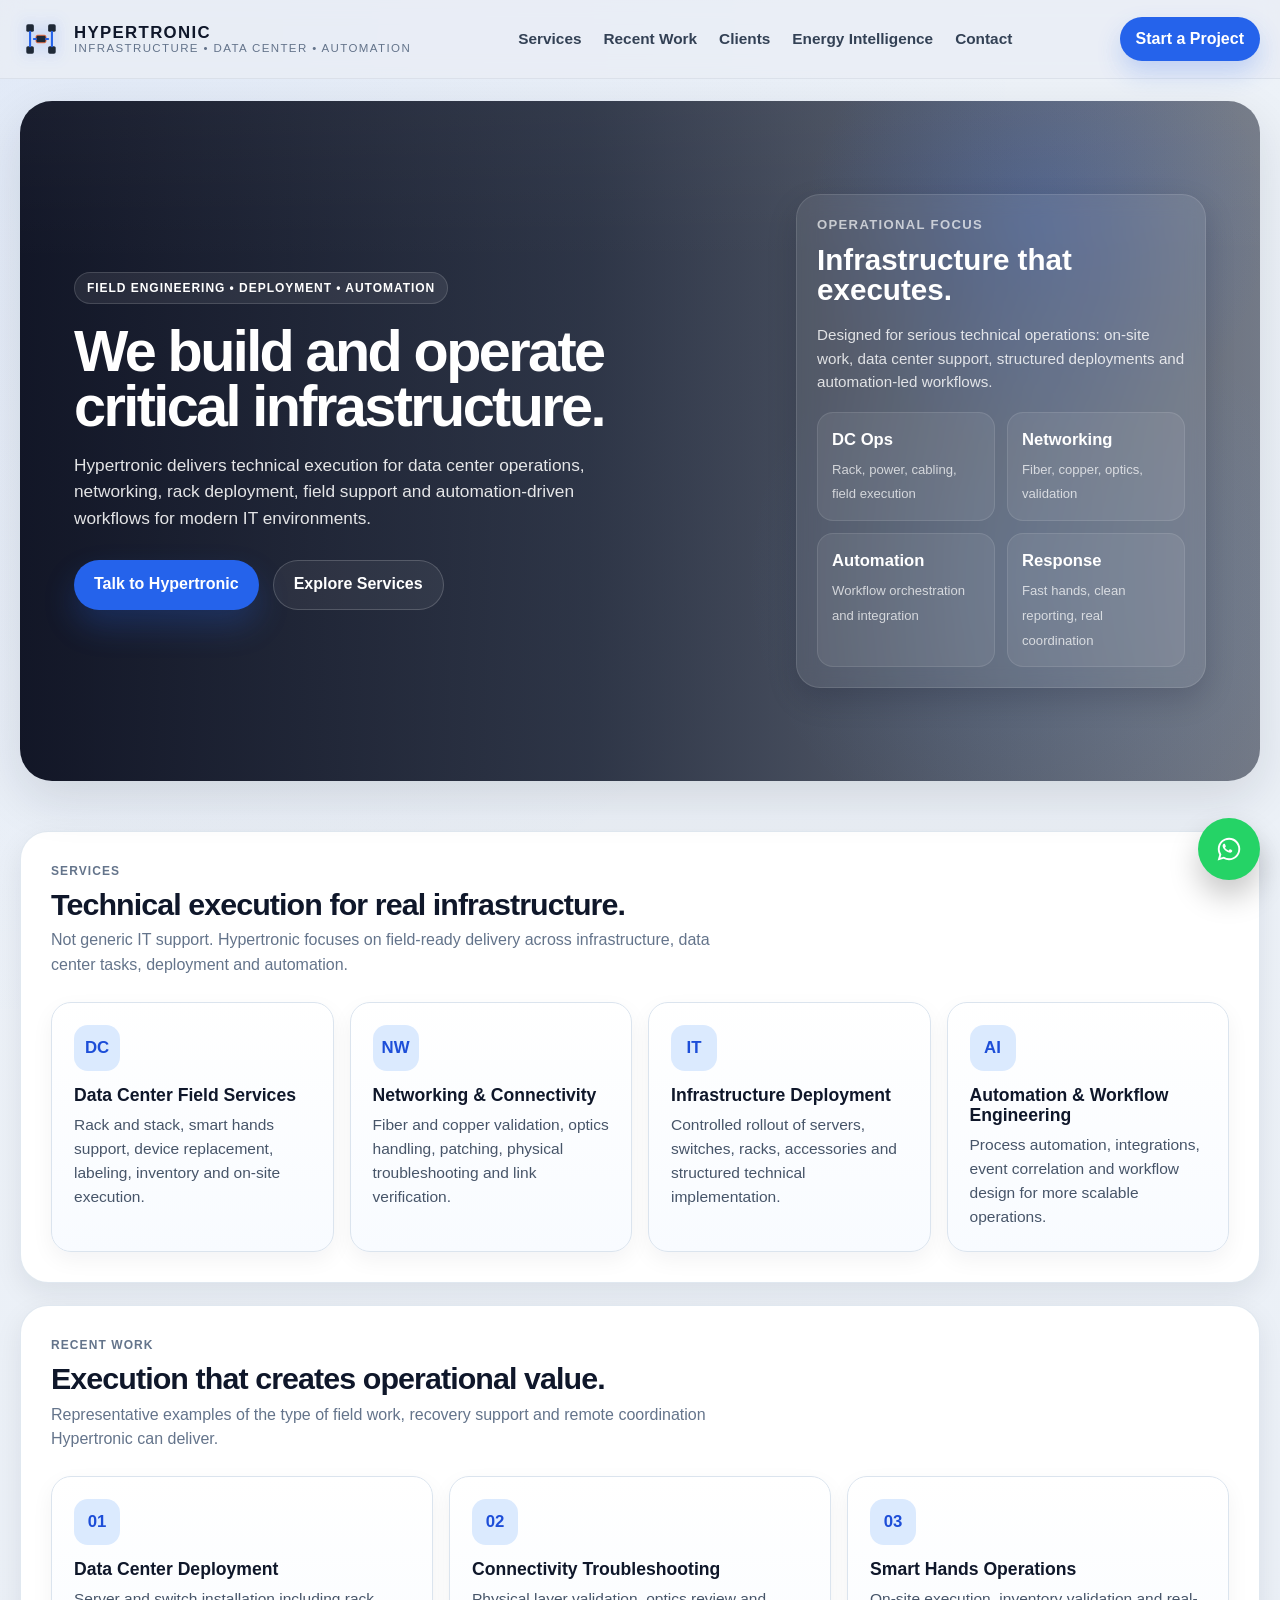
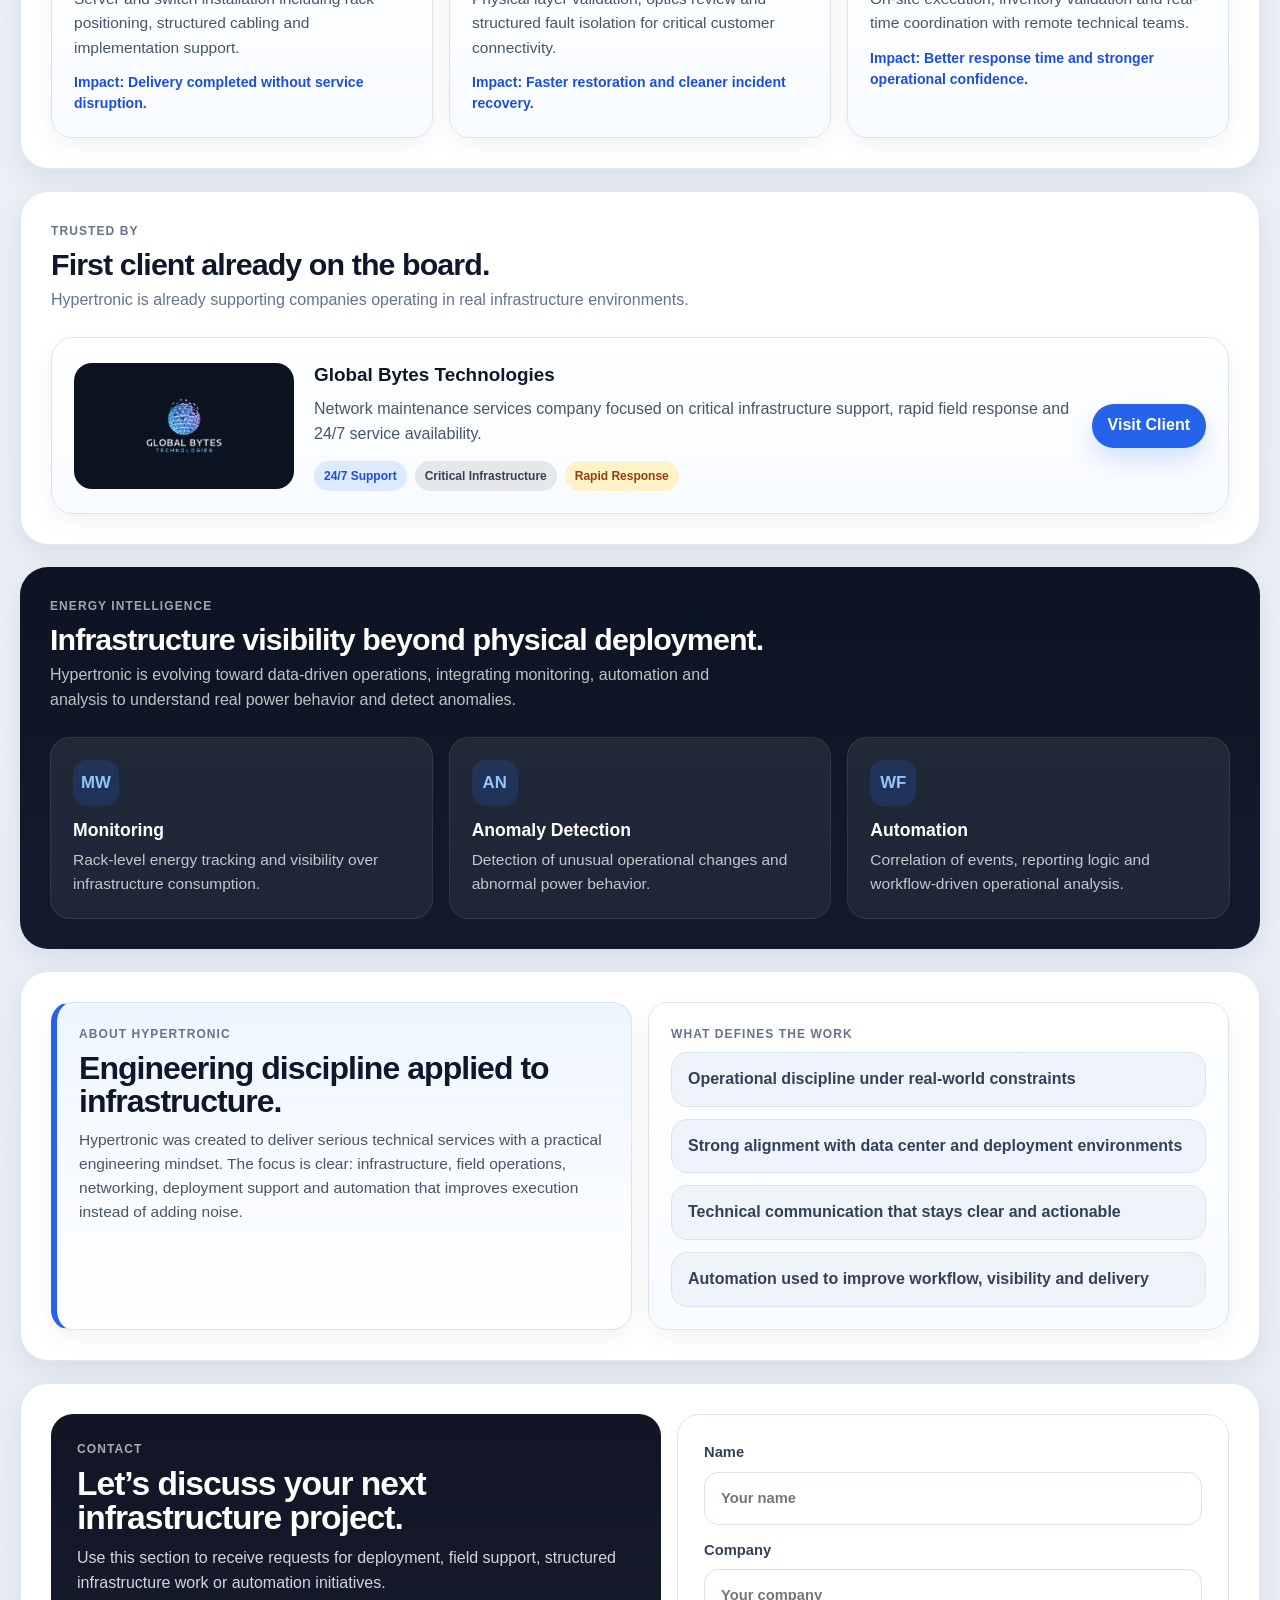
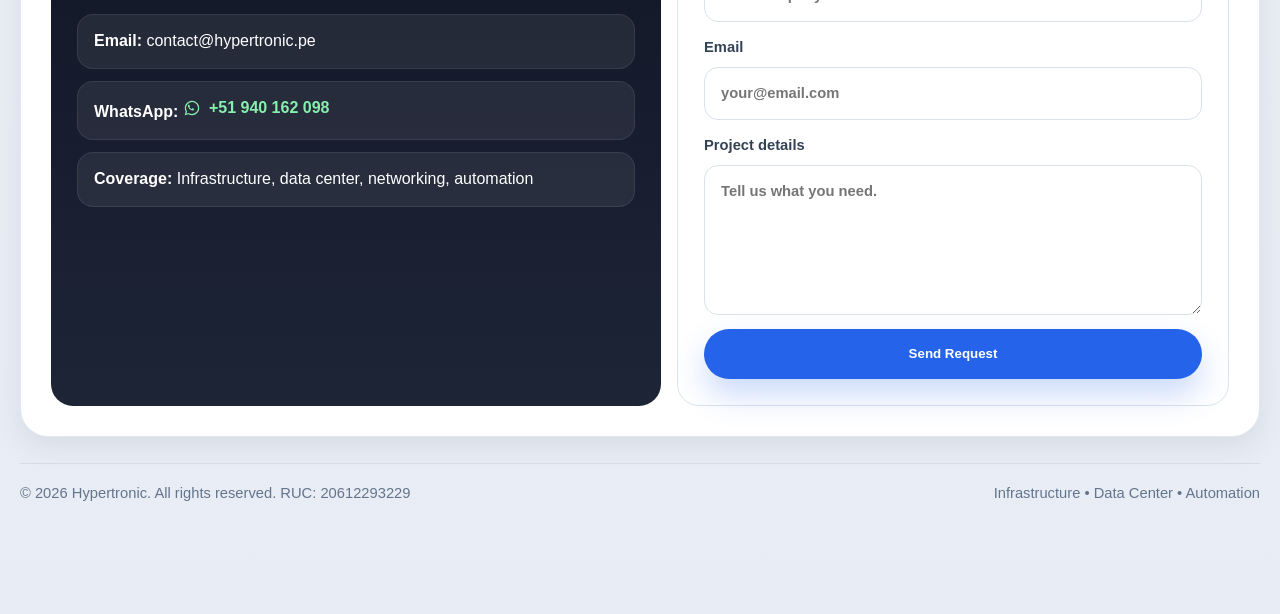
==== index.html @ 969c3304 "Initial commit: Hypertronic Infrastructure Web" ====
<!DOCTYPE html>
<html lang="en">
<head>
  <meta charset="UTF-8" />
  <meta name="viewport" content="width=device-width, initial-scale=1.0" />
  <title>Hypertronic | Infrastructure, Data Center & Automation</title>
  <meta
    name="description"
    content="Hypertronic delivers infrastructure services, data center operations, deployment support, networking and automation solutions."
  />
  <link rel="icon" href="assets/logo-core.svg" type="image/svg+xml" />

  <style>
    :root{
      --bg:#e9eef5;
      --surface:#ffffff;
      --surface-soft:#f8fbff;
      --surface-muted:#eef4fa;
      --text:#0f172a;
      --muted:#64748b;
      --line:#dbe4ee;
      --primary:#2563eb;
      --primary-dark:#1d4ed8;
      --primary-soft:#dbeafe;
      --navy:#0b1220;
      --navy-2:#0f172a;
      --navy-3:#162033;
      --success:#16a34a;
      --shadow-lg:0 18px 50px rgba(15,23,42,.12);
      --shadow-md:0 10px 28px rgba(15,23,42,.08);
      --radius-xl:28px;
      --radius-lg:20px;
      --radius-md:16px;
      --max:1240px;
    }

    *{margin:0;padding:0;box-sizing:border-box}
    html{scroll-behavior:smooth}

    body{
      font-family:Arial,sans-serif;
      background:
        radial-gradient(circle at top left, rgba(37,99,235,.06), transparent 26%),
        linear-gradient(180deg, #edf2f8 0%, #e8edf5 100%);
      color:var(--text);
      line-height:1.55;
    }

    a{text-decoration:none;color:inherit}
    img{display:block;max-width:100%}

    .container{
      width:min(calc(100% - 32px), var(--max));
      margin:auto;
    }

    .site-header{
      position:sticky;
      top:0;
      z-index:50;
      backdrop-filter:blur(10px);
      background:rgba(233,238,245,.78);
      border-bottom:1px solid rgba(15,23,42,.06);
    }

    .nav{
      min-height:78px;
      display:flex;
      align-items:center;
      justify-content:space-between;
      gap:20px;
    }

    .brand{
      display:flex;
      align-items:center;
      gap:12px;
      min-width:0;
    }

    .brand img{
      width:42px;
      height:42px;
      filter:drop-shadow(0 0 8px rgba(37,99,235,.35));
    }

    .brand-copy{
      display:flex;
      flex-direction:column;
      line-height:1.05;
    }

    .brand-copy strong{
      font-size:1.05rem;
      letter-spacing:.08em;
      font-weight:800;
    }

    .brand-copy span{
      font-size:.72rem;
      color:var(--muted);
      text-transform:uppercase;
      letter-spacing:.12em;
    }

    .nav-links{
      display:flex;
      align-items:center;
      gap:22px;
      flex-wrap:wrap;
    }

    .nav-links a{
      font-size:.96rem;
      color:#334155;
      font-weight:700;
    }

    .nav-links a:hover{color:var(--primary)}

    .nav-cta{
      display:inline-flex;
      align-items:center;
      justify-content:center;
      min-height:44px;
      padding:0 16px;
      border-radius:999px;
      background:var(--primary);
      color:#fff;
      font-weight:800;
      box-shadow:0 12px 24px rgba(37,99,235,.22);
    }

    .nav-cta:hover{background:var(--primary-dark)}

    .hero-wrap{
      padding:22px 0 0;
    }

    .hero{
      position:relative;
      overflow:hidden;
      min-height:680px;
      border-radius:32px;
      box-shadow:var(--shadow-lg);
      background:
        linear-gradient(90deg, rgba(2,6,23,.93) 0%, rgba(15,23,42,.86) 46%, rgba(15,23,42,.55) 100%),
        url('https://assets.ibm.com/is/image/ibm/22_27_p_gorodenkoff-549?dpr=on%2C2&wid=1584&hei=891');
      background-size:cover;
      background-position:center;
      color:#fff;
      isolation:isolate;
    }

    .hero::before{
      content:"";
      position:absolute;
      inset:0;
      background:
        linear-gradient(180deg, rgba(255,255,255,.03), transparent 24%),
        radial-gradient(circle at 82% 18%, rgba(37,99,235,.22), transparent 20%),
        radial-gradient(circle at 82% 70%, rgba(96,165,250,.12), transparent 26%);
      z-index:0;
      pointer-events:none;
    }

    .hero-grid{
      position:relative;
      z-index:1;
      display:grid;
      grid-template-columns:1fr 1fr; /* Centrado: columnas iguales */
      gap:40px;
      align-items:center; /* Centrado vertical */
      min-height:680px;
      padding:54px;
    }

    .hero-copy{
      max-width:100%;
    }

    .eyebrow{
      display:inline-flex;
      align-items:center;
      gap:8px;
      min-height:32px;
      padding:0 12px;
      border-radius:999px;
      background:rgba(255,255,255,.08);
      border:1px solid rgba(255,255,255,.14);
      font-size:12px;
      font-weight:800;
      text-transform:uppercase;
      letter-spacing:.08em;
      margin-bottom:20px;
    }

    .hero h1{
      font-size:clamp(2.7rem, 4.5vw, 4.5rem);
      line-height:.95;
      letter-spacing:-.045em;
      font-weight:900;
      max-width:900px;
    }

    .hero p{
      margin-top:18px;
      max-width:680px;
      color:rgba(255,255,255,.88);
      font-size:1.08rem;
    }

    .hero-actions{
      display:flex;
      flex-wrap:wrap;
      gap:14px;
      margin-top:28px;
    }

    .btn{
      display:inline-flex;
      align-items:center;
      justify-content:center;
      min-height:50px;
      padding:0 20px;
      border-radius:999px;
      font-weight:800;
      transition:.18s ease;
    }

    .btn-primary{
      background:var(--primary);
      color:#fff;
      box-shadow:0 16px 32px rgba(37,99,235,.24);
    }

    .btn-primary:hover{
      transform:translateY(-1px);
      background:var(--primary-dark);
    }

    .btn-secondary{
      color:#fff;
      border:1px solid rgba(255,255,255,.18);
      background:rgba(255,255,255,.06);
    }

    .btn-secondary:hover{
      background:rgba(255,255,255,.11);
      transform:translateY(-1px);
    }

    .hero-panel{
      justify-self:end;
      width:min(100%, 410px);
      background:rgba(255,255,255,.08);
      border:1px solid rgba(255,255,255,.11);
      border-radius:24px;
      padding:20px;
      backdrop-filter:blur(10px);
      box-shadow:0 12px 30px rgba(2,6,23,.16);
    }

    .hero-panel h3{
      font-size:.82rem;
      text-transform:uppercase;
      letter-spacing:.1em;
      color:rgba(255,255,255,.68);
      margin-bottom:10px;
    }

    .hero-panel .headline{
      font-size:1.85rem;
      line-height:1.02;
      font-weight:900;
      margin-bottom:10px;
    }

    .hero-panel p{
      color:rgba(255,255,255,.82);
      font-size:.95rem;
    }

    .hero-metrics{
      display:grid;
      grid-template-columns:1fr 1fr;
      gap:12px;
      margin-top:18px;
    }

    .metric{
      background:rgba(255,255,255,.07);
      border:1px solid rgba(255,255,255,.1);
      border-radius:16px;
      padding:14px;
    }

    .metric strong{
      display:block;
      font-size:1.04rem;
      margin-bottom:4px;
    }

    .metric span{
      font-size:.82rem;
      color:rgba(255,255,255,.72);
    }

    main{
      padding:28px 0 70px;
    }

    .section{
      margin-top:22px;
    }

    .section-shell{
      background:var(--surface);
      border:1px solid rgba(219,228,238,.85);
      border-radius:var(--radius-xl);
      box-shadow:var(--shadow-md);
      overflow:hidden;
    }

    .section-top{
      display:flex;
      justify-content:space-between;
      align-items:end;
      gap:20px;
      padding:30px 30px 0;
    }

    .section-heading{
      max-width:760px;
    }

    .section-kicker{
      font-size:12px;
      text-transform:uppercase;
      letter-spacing:.09em;
      color:var(--muted);
      font-weight:800;
      margin-bottom:8px;
    }

    .section h2{
      font-size:clamp(1.9rem, 2vw, 2.7rem);
      line-height:1.04;
      letter-spacing:-.03em;
    }

    .section-top p{
      max-width:700px;
      color:var(--muted);
      margin-top:8px;
    }

    .section-body{
      padding:24px 30px 30px;
    }

    .section-dark{
      background:
        linear-gradient(180deg, rgba(8,15,30,.98) 0%, rgba(14,23,42,.98) 100%);
      color:#fff;
      border:none;
    }

    .section-dark .section-kicker{color:rgba(255,255,255,.62)}
    .section-dark .section-top p{color:rgba(255,255,255,.74)}

    .grid{
      display:grid;
      gap:16px;
    }

    .grid-4{grid-template-columns:repeat(4, 1fr)}
    .grid-3{grid-template-columns:repeat(3, 1fr)}
    .grid-2{grid-template-columns:repeat(2, 1fr)}

    .card{
      background:linear-gradient(180deg, #ffffff 0%, #f8fbff 100%);
      border:1px solid var(--line);
      border-radius:20px;
      padding:22px;
      box-shadow:0 8px 22px rgba(15,23,42,.05);
      transition:.18s ease;
    }

    .card:hover{
      transform:translateY(-3px);
      box-shadow:0 16px 32px rgba(15,23,42,.08);
    }

    .section-dark .card{
      background:linear-gradient(180deg, rgba(255,255,255,.08) 0%, rgba(255,255,255,.05) 100%);
      border:1px solid rgba(255,255,255,.08);
      color:#fff;
      box-shadow:none;
    }

    .section-dark .card p,
    .section-dark .card small{
      color:rgba(255,255,255,.74);
    }

    .card-icon{
      width:46px;
      height:46px;
      border-radius:14px;
      display:inline-flex;
      align-items:center;
      justify-content:center;
      background:var(--primary-soft);
      color:var(--primary-dark);
      font-size:1.05rem;
      font-weight:900;
      margin-bottom:14px;
    }

    .section-dark .card-icon{
      background:rgba(37,99,235,.18);
      color:#93c5fd;
    }

    .card h3{
      font-size:1.1rem;
      line-height:1.15;
      margin-bottom:8px;
    }

    .card p{
      color:#475569;
      font-size:.97rem;
    }

    .card small{
      display:block;
      margin-top:12px;
      color:var(--primary-dark);
      font-weight:700;
      font-size:.88rem;
    }

    .split{
      display:grid;
      grid-template-columns:1fr 1fr;
      gap:16px;
    }

    .list{
      list-style:none;
      display:grid;
      gap:12px;
    }

    .list li{
      padding:14px 16px;
      border-radius:16px;
      background:var(--surface-muted);
      border:1px solid var(--line);
      color:#334155;
      font-weight:700;
    }

    .feature-panel{
      background:linear-gradient(180deg, #eff6ff 0%, #ffffff 100%);
      border-left:6px solid var(--primary);
    }

    .feature-panel p{color:#475569}

    .clients-grid{
      display:grid;
      grid-template-columns:1fr;
      gap:16px;
    }

    .client-card{
      display:grid;
      grid-template-columns:220px 1fr auto;
      gap:20px;
      align-items:center;
      background:linear-gradient(180deg, #ffffff 0%, #f8fbff 100%);
      border:1px solid var(--line);
      border-radius:22px;
      padding:22px;
      box-shadow:0 8px 22px rgba(15,23,42,.05);
    }

    .client-logo-box{
      min-height:120px;
      display:flex;
      align-items:center;
      justify-content:center;
      border-radius:18px;
      background:#0b1220;
      padding:18px;
    }

    .client-logo-box img{
      max-width:100%;
      max-height:90px;
      object-fit:contain;
    }

    .client-copy h3{
      font-size:1.18rem;
      margin-bottom:8px;
    }

    .client-copy p{
      color:#475569;
    }

    .client-meta{
      display:flex;
      flex-wrap:wrap;
      gap:8px;
      margin-top:14px;
    }

    .tag{
      display:inline-flex;
      align-items:center;
      min-height:30px;
      padding:0 10px;
      border-radius:999px;
      font-size:12px;
      font-weight:800;
    }

    .tag-blue{background:#dbeafe;color:#1d4ed8}
    .tag-slate{background:#e5e7eb;color:#374151}
    .tag-amber{background:#fef3c7;color:#92400e}

    .client-cta{
      display:inline-flex;
      align-items:center;
      justify-content:center;
      min-height:44px;
      padding:0 16px;
      border-radius:999px;
      background:var(--primary);
      color:#fff;
      font-weight:800;
      white-space:nowrap;
      box-shadow:0 12px 24px rgba(37,99,235,.18);
    }

    .client-cta:hover{
      background:var(--primary-dark);
    }

    .contact-box{
      display:grid;
      grid-template-columns:1.05fr .95fr;
      gap:16px;
    }

    .contact-card{
      border-radius:22px;
      padding:26px;
    }

    .contact-dark{
      background:
        linear-gradient(180deg, rgba(2,6,23,.94) 0%, rgba(15,23,42,.94) 100%),
        url('https://assets.ibm.com/is/image/ibm/22_27_p_gorodenkoff-549?dpr=on%2C2&wid=1584&hei=891');
      background-size:cover;
      background-position:center;
      color:#fff;
    }

    .contact-dark p{color:rgba(255,255,255,.82)}

    .contact-points{
      list-style:none;
      display:grid;
      gap:12px;
      margin-top:18px;
    }

    .contact-points li{
      padding:14px 16px;
      border-radius:16px;
      background:rgba(255,255,255,.07);
      border:1px solid rgba(255,255,255,.08);
    }

    .contact-form{
      background:#fff;
      border:1px solid var(--line);
    }

    .contact-form form{
      display:grid;
      gap:14px;
    }

    .contact-form label{
      display:grid;
      gap:8px;
      font-size:.92rem;
      font-weight:700;
      color:#334155;
    }

    .contact-form input,
    .contact-form textarea{
      width:100%;
      border:1px solid #dbe1ea;
      border-radius:14px;
      padding:14px 16px;
      font:inherit;
      color:var(--text);
      background:#fff;
      outline:none;
    }

    .contact-form input:focus,
    .contact-form textarea:focus{
      border-color:var(--primary);
      box-shadow:0 0 0 4px rgba(37,99,235,.12);
    }

    .contact-form textarea{
      min-height:150px;
      resize:vertical;
    }

    .wa-link{
      display:inline-flex;
      align-items:center;
      gap:8px;
      color:#86efac;
      font-weight:800;
    }

    .wa-link:hover{color:#bbf7d0}

    .wa-icon{
      width:18px;
      height:18px;
      flex:0 0 18px;
    }

    footer{
      padding:26px 0 40px;
    }

    .footer-bar{
      display:flex;
      justify-content:space-between;
      gap:16px;
      color:var(--muted);
      font-size:.92rem;
      border-top:1px solid rgba(148,163,184,.22);
      padding-top:18px;
    }

    .whatsapp-float{
      position:fixed;
      right:20px;
      bottom:20px;
      z-index:120;
      width:62px;
      height:62px;
      border-radius:50%;
      background:#25D366;
      display:flex;
      align-items:center;
      justify-content:center;
      box-shadow:0 16px 30px rgba(0,0,0,.22);
      transition:.18s ease;
    }

    .whatsapp-float:hover{
      transform:translateY(-2px) scale(1.03);
    }

    .whatsapp-float svg{
      width:28px;
      height:28px;
    }

    @media (max-width: 1180px){
      .hero-grid{
        grid-template-columns:1fr;
        align-items:start;
        justify-items: center;
        text-align: center;
      }

      .hero-copy{
        display: flex;
        flex-direction: column;
        align-items: center;
      }

      .hero-panel{
        justify-self:center;
      }

      .client-card{
        grid-template-columns:1fr;
      }
    }

    @media (max-width: 860px){
      .grid-4,
      .grid-3,
      .grid-2,
      .split,
      .contact-box{
        grid-template-columns:1fr;
      }

      .nav{
        flex-wrap:wrap;
        justify-content:center;
        padding:14px 0;
      }

      .nav-links{
        justify-content:center;
      }

      .hero{
        min-height:auto;
      }

      .hero-grid{
        min-height:auto;
        padding:30px 22px;
      }

      .section-top,
      .footer-bar{
        flex-direction:column;
        align-items:start;
      }

      .section-top,
      .section-body{
        padding-left:22px;
        padding-right:22px;
      }
    }
  </style>
</head>
<body>

  <header class="site-header">
    <div class="container nav">
      <a href="#top" class="brand">
        <img src="assets/logo-core.svg" alt="Hypertronic logo">
        <div class="brand-copy">
          <strong>HYPERTRONIC</strong>
          <span>Infrastructure • Data Center • Automation</span>
        </div>
      </a>

      <nav class="nav-links">
        <a href="#services">Services</a>
        <a href="#work">Recent Work</a>
        <a href="#clients">Clients</a>
        <a href="#intelligence">Energy Intelligence</a>
        <a href="#contact">Contact</a>
      </nav>

      <a href="#contact" class="nav-cta">Start a Project</a>
    </div>
  </header>

  <div class="hero-wrap" id="top">
    <div class="container">
      <section class="hero">
        <div class="hero-grid">
          <div class="hero-copy">
            <div class="eyebrow">Field Engineering • Deployment • Automation</div>
            <h1>We build and operate critical infrastructure.</h1>
            <p>
              Hypertronic delivers technical execution for data center operations,
              networking, rack deployment, field support and automation-driven workflows
              for modern IT environments.
            </p>

            <div class="hero-actions">
              <a href="#contact" class="btn btn-primary">Talk to Hypertronic</a>
              <a href="#services" class="btn btn-secondary">Explore Services</a>
            </div>
          </div>

          <aside class="hero-panel">
            <h3>Operational Focus</h3>
            <div class="headline">Infrastructure that executes.</div>
            <p>
              Designed for serious technical operations: on-site work, data center support,
              structured deployments and automation-led workflows.
            </p>

            <div class="hero-metrics">
              <div class="metric">
                <strong>DC Ops</strong>
                <span>Rack, power, cabling, field execution</span>
              </div>
              <div class="metric">
                <strong>Networking</strong>
                <span>Fiber, copper, optics, validation</span>
              </div>
              <div class="metric">
                <strong>Automation</strong>
                <span>Workflow orchestration and integration</span>
              </div>
              <div class="metric">
                <strong>Response</strong>
                <span>Fast hands, clean reporting, real coordination</span>
              </div>
            </div>
          </aside>
        </div>
      </section>
    </div>
  </div>

  <main>
    <div class="container">

      <section class="section" id="services">
        <div class="section-shell">
          <div class="section-top">
            <div class="section-heading">
              <div class="section-kicker">Services</div>
              <h2>Technical execution for real infrastructure.</h2>
              <p>
                Not generic IT support. Hypertronic focuses on field-ready delivery across infrastructure,
                data center tasks, deployment and automation.
              </p>
            </div>
          </div>

          <div class="section-body">
            <div class="grid grid-4">
              <article class="card">
                <div class="card-icon">DC</div>
                <h3>Data Center Field Services</h3>
                <p>
                  Rack and stack, smart hands support, device replacement, labeling,
                  inventory and on-site execution.
                </p>
              </article>

              <article class="card">
                <div class="card-icon">NW</div>
                <h3>Networking & Connectivity</h3>
                <p>
                  Fiber and copper validation, optics handling, patching,
                  physical troubleshooting and link verification.
                </p>
              </article>

              <article class="card">
                <div class="card-icon">IT</div>
                <h3>Infrastructure Deployment</h3>
                <p>
                  Controlled rollout of servers, switches, racks, accessories
                  and structured technical implementation.
                </p>
              </article>

              <article class="card">
                <div class="card-icon">AI</div>
                <h3>Automation & Workflow Engineering</h3>
                <p>
                  Process automation, integrations, event correlation and workflow design
                  for more scalable operations.
                </p>
              </article>
            </div>
          </div>
        </div>
      </section>

      <section class="section" id="work">
        <div class="section-shell">
          <div class="section-top">
            <div class="section-heading">
              <div class="section-kicker">Recent Work</div>
              <h2>Execution that creates operational value.</h2>
              <p>
                Representative examples of the type of field work, recovery support
                and remote coordination Hypertronic can deliver.
              </p>
            </div>
          </div>

          <div class="section-body">
            <div class="grid grid-3">
              <article class="card">
                <div class="card-icon">01</div>
                <h3>Data Center Deployment</h3>
                <p>
                  Server and switch installation including rack positioning,
                  structured cabling and implementation support.
                </p>
                <small>Impact: Delivery completed without service disruption.</small>
              </article>

              <article class="card">
                <div class="card-icon">02</div>
                <h3>Connectivity Troubleshooting</h3>
                <p>
                  Physical layer validation, optics review and structured
                  fault isolation for critical customer connectivity.
                </p>
                <small>Impact: Faster restoration and cleaner incident recovery.</small>
              </article>

              <article class="card">
                <div class="card-icon">03</div>
                <h3>Smart Hands Operations</h3>
                <p>
                  On-site execution, inventory validation and real-time
                  coordination with remote technical teams.
                </p>
                <small>Impact: Better response time and stronger operational confidence.</small>
              </article>
            </div>
          </div>
        </div>
      </section>

      <section class="section" id="clients">
        <div class="section-shell">
          <div class="section-top">
            <div class="section-heading">
              <div class="section-kicker">Trusted By</div>
              <h2>First client already on the board.</h2>
              <p>
                Hypertronic is already supporting companies operating in real infrastructure environments.
              </p>
            </div>
          </div>

          <div class="section-body">
            <div class="clients-grid">
              <article class="client-card">
                <div class="client-logo-box">
                  <img src="assets/globalbytes-logo.png" alt="Global Bytes Technologies logo">
                </div>

                <div class="client-copy">
                  <h3>Global Bytes Technologies</h3>
                  <p>
                    Network maintenance services company focused on critical infrastructure support,
                    rapid field response and 24/7 service availability.
                  </p>

                  <div class="client-meta">
                    <span class="tag tag-blue">24/7 Support</span>
                    <span class="tag tag-slate">Critical Infrastructure</span>
                    <span class="tag tag-amber">Rapid Response</span>
                  </div>
                </div>

                <a class="client-cta" href="https://www.globalbytes.co" target="_blank" rel="noopener noreferrer">
                  Visit Client
                </a>
              </article>
            </div>
          </div>
        </div>
      </section>

      <section class="section" id="intelligence">
        <div class="section-shell section-dark">
          <div class="section-top">
            <div class="section-heading">
              <div class="section-kicker">Energy Intelligence</div>
              <h2>Infrastructure visibility beyond physical deployment.</h2>
              <p>
                Hypertronic is evolving toward data-driven operations, integrating monitoring,
                automation and analysis to understand real power behavior and detect anomalies.
              </p>
            </div>
          </div>

          <div class="section-body">
            <div class="grid grid-3">
              <article class="card">
                <div class="card-icon">MW</div>
                <h3>Monitoring</h3>
                <p>Rack-level energy tracking and visibility over infrastructure consumption.</p>
              </article>

              <article class="card">
                <div class="card-icon">AN</div>
                <h3>Anomaly Detection</h3>
                <p>Detection of unusual operational changes and abnormal power behavior.</p>
              </article>

              <article class="card">
                <div class="card-icon">WF</div>
                <h3>Automation</h3>
                <p>Correlation of events, reporting logic and workflow-driven operational analysis.</p>
              </article>
            </div>
          </div>
        </div>
      </section>

      <section class="section">
        <div class="section-shell">
          <div class="section-body" style="padding-top:30px;">
            <div class="split">
              <article class="card feature-panel">
                <div class="section-kicker">About Hypertronic</div>
                <h2 style="font-size:2rem; margin-bottom:10px;">Engineering discipline applied to infrastructure.</h2>
                <p>
                  Hypertronic was created to deliver serious technical services with a practical engineering mindset.
                  The focus is clear: infrastructure, field operations, networking, deployment support and automation
                  that improves execution instead of adding noise.
                </p>
              </article>

              <article class="card">
                <div class="section-kicker">What defines the work</div>
                <ul class="list">
                  <li>Operational discipline under real-world constraints</li>
                  <li>Strong alignment with data center and deployment environments</li>
                  <li>Technical communication that stays clear and actionable</li>
                  <li>Automation used to improve workflow, visibility and delivery</li>
                </ul>
              </article>
            </div>
          </div>
        </div>
      </section>

      <section class="section" id="contact">
        <div class="section-shell">
          <div class="section-body" style="padding-top:30px;">
            <div class="contact-box">
              <article class="contact-card contact-dark">
                <div class="section-kicker" style="color:rgba(255,255,255,.65);">Contact</div>
                <h2 style="font-size:2.1rem; margin-bottom:10px;">Let’s discuss your next infrastructure project.</h2>
                <p>
                  Use this section to receive requests for deployment, field support,
                  structured infrastructure work or automation initiatives.
                </p>

                <ul class="contact-points">
                  <li><strong>Email:</strong> contact@hypertronic.pe</li>
                  <li>
                    <strong>WhatsApp:</strong>
                    <a href="https://wa.me/51940162098" target="_blank" rel="noopener noreferrer" class="wa-link">
                      <svg class="wa-icon" viewBox="0 0 32 32" aria-hidden="true">
                        <path fill="currentColor" d="M19.11 17.29c-.27-.14-1.6-.79-1.85-.88-.25-.09-.43-.14-.61.14-.18.27-.7.88-.86 1.06-.16.18-.32.2-.59.07-.27-.14-1.13-.42-2.15-1.35-.8-.71-1.34-1.58-1.5-1.85-.16-.27-.02-.42.12-.55.12-.12.27-.32.41-.48.14-.16.18-.27.27-.45.09-.18.05-.34-.02-.48-.07-.14-.61-1.47-.84-2.01-.22-.53-.45-.45-.61-.46h-.52c-.18 0-.48.07-.73.34-.25.27-.95.93-.95 2.26s.98 2.62 1.11 2.8c.14.18 1.92 2.93 4.65 4.11.65.28 1.15.45 1.55.58.65.2 1.24.17 1.7.1.52-.08 1.6-.65 1.83-1.28.23-.63.23-1.17.16-1.28-.07-.11-.25-.18-.52-.32z"/>
                        <path fill="currentColor" d="M16.03 3.2c-7.08 0-12.82 5.74-12.82 12.82 0 2.27.59 4.48 1.72 6.42L3 29l6.76-1.77a12.77 12.77 0 0 0 6.27 1.61h.01c7.07 0 12.81-5.75 12.81-12.82 0-3.43-1.34-6.66-3.77-9.08A12.73 12.73 0 0 0 16.03 3.2zm0 23.47h-.01a10.6 10.6 0 0 1-5.4-1.48l-.39-.23-4.01 1.05 1.07-3.91-.25-.4a10.64 10.64 0 1 1 8.99 4.97z"/>
                      </svg>
                      +51 940 162 098
                    </a>
                  </li>
                  <li><strong>Coverage:</strong> Infrastructure, data center, networking, automation</li>
                </ul>
              </article>

              <article class="contact-card contact-form">
                <form>
                  <label>
                    Name
                    <input type="text" name="name" placeholder="Your name">
                  </label>

                  <label>
                    Company
                    <input type="text" name="company" placeholder="Your company">
                  </label>

                  <label>
                    Email
                    <input type="email" name="email" placeholder="your@email.com">
                  </label>

                  <label>
                    Project details
                    <textarea name="message" placeholder="Tell us what you need."></textarea>
                  </label>

                  <button type="submit" class="btn btn-primary" style="border:none;cursor:pointer;">
                    Send Request
                  </button>
                </form>
              </article>
            </div>
          </div>
        </div>
      </section>

      <footer>
        <div class="footer-bar">
          <span>© 2026 Hypertronic. All rights reserved. RUC: 20612293229</span>
          <span>Infrastructure • Data Center • Automation</span>
        </div>
      </footer>

    </div>
  </main>

  <a href="https://wa.me/51940162098" class="whatsapp-float" target="_blank" rel="noopener noreferrer" aria-label="Chat on WhatsApp">
    <svg viewBox="0 0 32 32" aria-hidden="true">
      <path fill="white" d="M19.11 17.29c-.27-.14-1.6-.79-1.85-.88-.25-.09-.43-.14-.61.14-.18.27-.7.88-.86 1.06-.16.18-.32.2-.59.07-.27-.14-1.13-.42-2.15-1.35-.8-.71-1.34-1.58-1.5-1.85-.16-.27-.02-.42.12-.55.12-.12.27-.32.41-.48.14-.16.18-.27.27-.45.09-.18.05-.34-.02-.48-.07-.14-.61-1.47-.84-2.01-.22-.53-.45-.45-.61-.46h-.52c-.18 0-.48.07-.73.34-.25.27-.95.93-.95 2.26s.98 2.62 1.11 2.8c.14.18 1.92 2.93 4.65 4.11.65.28 1.15.45 1.55.58.65.2 1.24.17 1.7.1.52-.08 1.6-.65 1.83-1.28.23-.63.23-1.17.16-1.28-.07-.11-.25-.18-.52-.32z"/>
      <path fill="white" d="M16.03 3.2c-7.08 0-12.82 5.74-12.82 12.82 0 2.27.59 4.48 1.72 6.42L3 29l6.76-1.77a12.77 12.77 0 0 0 6.27 1.61h.01c7.07 0 12.81-5.75 12.81-12.82 0-3.43-1.34-6.66-3.77-9.08A12.73 12.73 0 0 0 16.03 3.2zm0 23.47h-.01a10.6 10.6 0 0 1-5.4-1.48l-.39-.23-4.01 1.05 1.07-3.91-.25-.4a10.64 10.64 0 1 1 8.99 4.97z"/>
    </svg>
  </a>

</body>
</html>
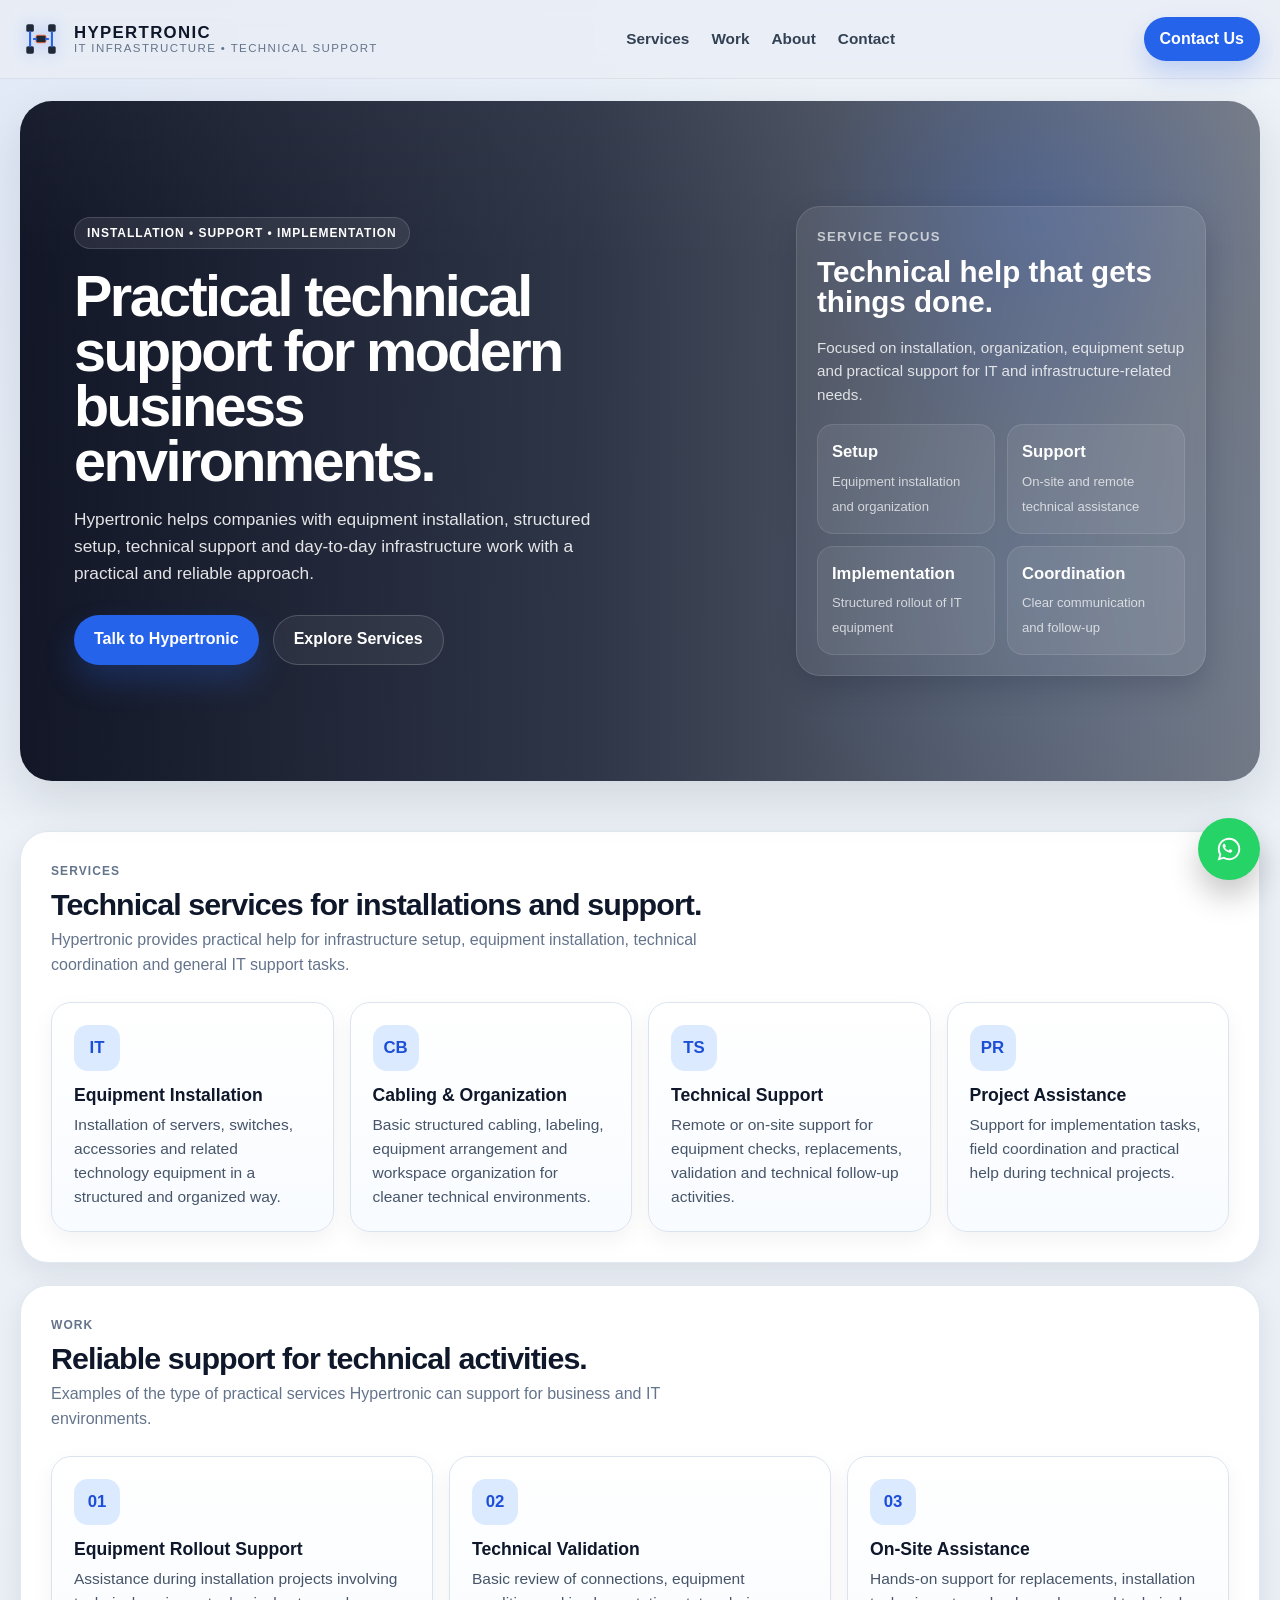
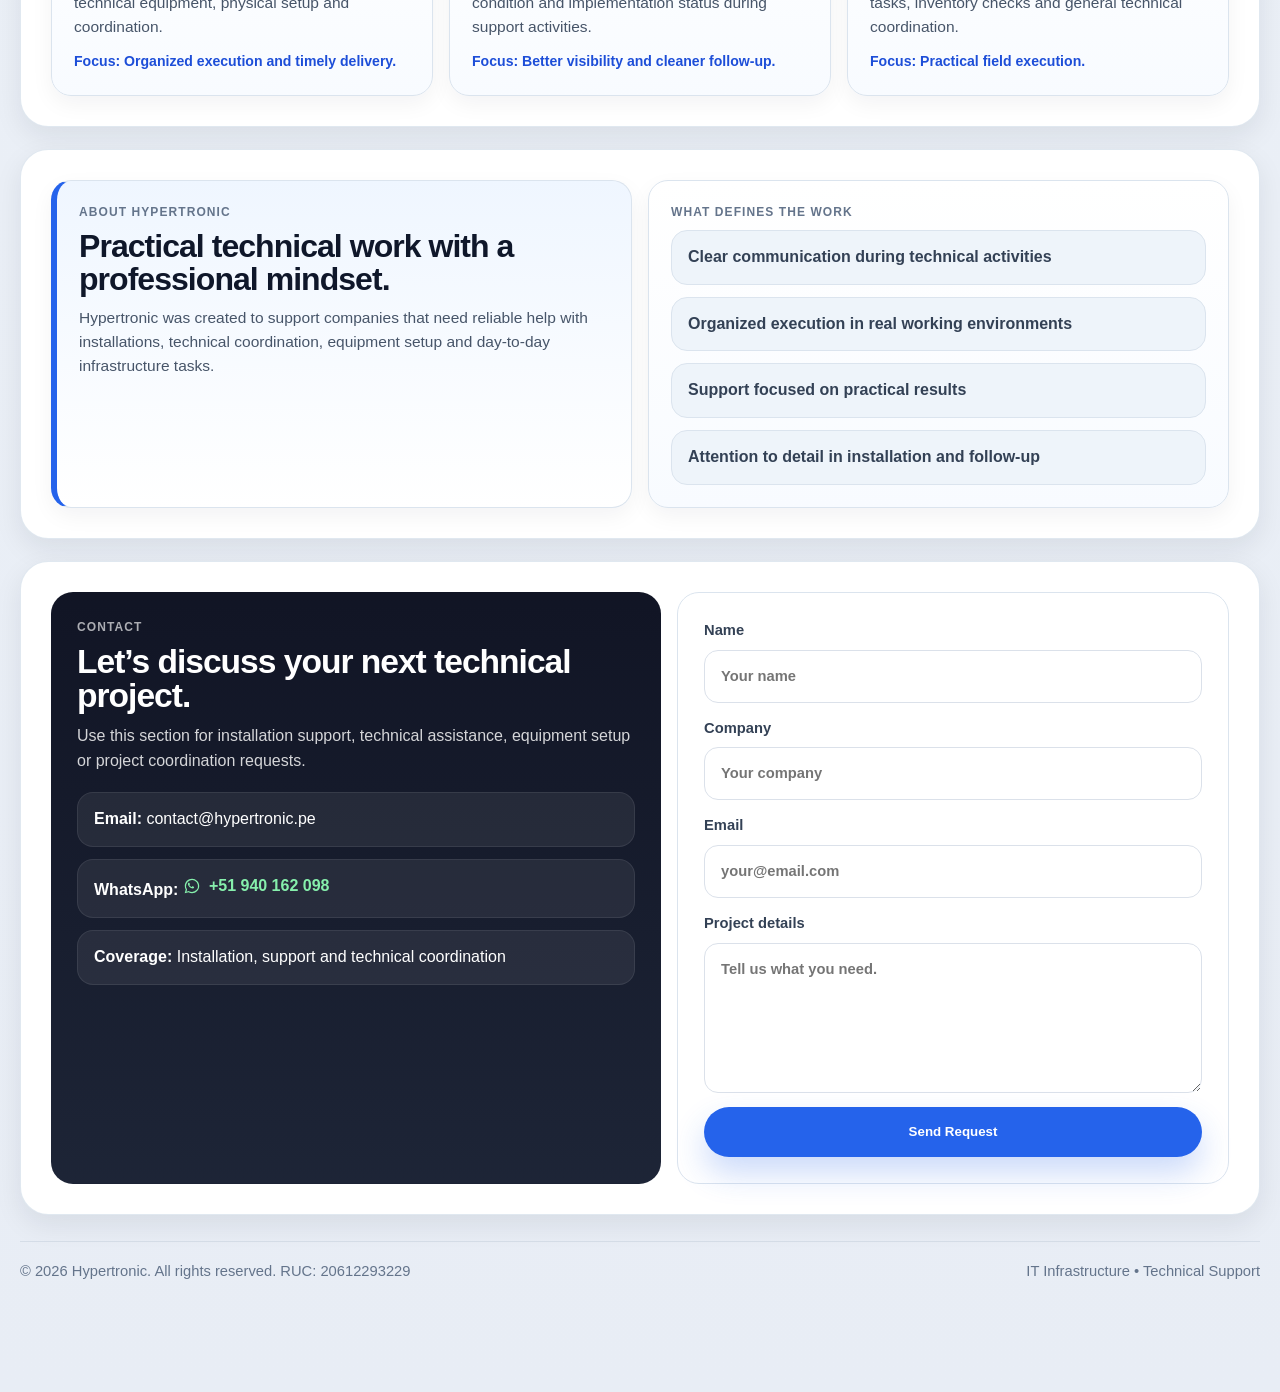
==== commit 52765167: "update: ajustando textos de servicios y soporte técnico" ====
--- a/index.html
+++ b/index.html
@@ -3,10 +3,10 @@
 <head>
   <meta charset="UTF-8" />
   <meta name="viewport" content="width=device-width, initial-scale=1.0" />
-  <title>Hypertronic | Infrastructure, Data Center & Automation</title>
+  <title>Hypertronic | IT Infrastructure & Technical Support</title>
   <meta
     name="description"
-    content="Hypertronic delivers infrastructure services, data center operations, deployment support, networking and automation solutions."
+    content="Hypertronic provides IT infrastructure setup, technical support, equipment installation and practical technology services for businesses."
   />
   <link rel="icon" href="assets/logo-core.svg" type="image/svg+xml" />
 
@@ -168,9 +168,9 @@
       position:relative;
       z-index:1;
       display:grid;
-      grid-template-columns:1fr 1fr; /* Centrado: columnas iguales */
+      grid-template-columns:1fr 1fr;
       gap:40px;
-      align-items:center; /* Centrado vertical */
+      align-items:center;
       min-height:680px;
       padding:54px;
     }
@@ -359,16 +359,6 @@
       padding:24px 30px 30px;
     }
 
-    .section-dark{
-      background:
-        linear-gradient(180deg, rgba(8,15,30,.98) 0%, rgba(14,23,42,.98) 100%);
-      color:#fff;
-      border:none;
-    }
-
-    .section-dark .section-kicker{color:rgba(255,255,255,.62)}
-    .section-dark .section-top p{color:rgba(255,255,255,.74)}
-
     .grid{
       display:grid;
       gap:16px;
@@ -390,18 +380,6 @@
     .card:hover{
       transform:translateY(-3px);
       box-shadow:0 16px 32px rgba(15,23,42,.08);
-    }
-
-    .section-dark .card{
-      background:linear-gradient(180deg, rgba(255,255,255,.08) 0%, rgba(255,255,255,.05) 100%);
-      border:1px solid rgba(255,255,255,.08);
-      color:#fff;
-      box-shadow:none;
-    }
-
-    .section-dark .card p,
-    .section-dark .card small{
-      color:rgba(255,255,255,.74);
     }
 
     .card-icon{
@@ -418,11 +396,6 @@
       margin-bottom:14px;
     }
 
-    .section-dark .card-icon{
-      background:rgba(37,99,235,.18);
-      color:#93c5fd;
-    }
-
     .card h3{
       font-size:1.1rem;
       line-height:1.15;
@@ -469,88 +442,6 @@
     }
 
     .feature-panel p{color:#475569}
-
-    .clients-grid{
-      display:grid;
-      grid-template-columns:1fr;
-      gap:16px;
-    }
-
-    .client-card{
-      display:grid;
-      grid-template-columns:220px 1fr auto;
-      gap:20px;
-      align-items:center;
-      background:linear-gradient(180deg, #ffffff 0%, #f8fbff 100%);
-      border:1px solid var(--line);
-      border-radius:22px;
-      padding:22px;
-      box-shadow:0 8px 22px rgba(15,23,42,.05);
-    }
-
-    .client-logo-box{
-      min-height:120px;
-      display:flex;
-      align-items:center;
-      justify-content:center;
-      border-radius:18px;
-      background:#0b1220;
-      padding:18px;
-    }
-
-    .client-logo-box img{
-      max-width:100%;
-      max-height:90px;
-      object-fit:contain;
-    }
-
-    .client-copy h3{
-      font-size:1.18rem;
-      margin-bottom:8px;
-    }
-
-    .client-copy p{
-      color:#475569;
-    }
-
-    .client-meta{
-      display:flex;
-      flex-wrap:wrap;
-      gap:8px;
-      margin-top:14px;
-    }
-
-    .tag{
-      display:inline-flex;
-      align-items:center;
-      min-height:30px;
-      padding:0 10px;
-      border-radius:999px;
-      font-size:12px;
-      font-weight:800;
-    }
-
-    .tag-blue{background:#dbeafe;color:#1d4ed8}
-    .tag-slate{background:#e5e7eb;color:#374151}
-    .tag-amber{background:#fef3c7;color:#92400e}
-
-    .client-cta{
-      display:inline-flex;
-      align-items:center;
-      justify-content:center;
-      min-height:44px;
-      padding:0 16px;
-      border-radius:999px;
-      background:var(--primary);
-      color:#fff;
-      font-weight:800;
-      white-space:nowrap;
-      box-shadow:0 12px 24px rgba(37,99,235,.18);
-    }
-
-    .client-cta:hover{
-      background:var(--primary-dark);
-    }
 
     .contact-box{
       display:grid;
@@ -688,22 +579,18 @@
       .hero-grid{
         grid-template-columns:1fr;
         align-items:start;
-        justify-items: center;
-        text-align: center;
+        justify-items:center;
+        text-align:center;
       }
 
       .hero-copy{
-        display: flex;
-        flex-direction: column;
-        align-items: center;
+        display:flex;
+        flex-direction:column;
+        align-items:center;
       }
 
       .hero-panel{
         justify-self:center;
-      }
-
-      .client-card{
-        grid-template-columns:1fr;
       }
     }
 
@@ -757,19 +644,18 @@
         <img src="assets/logo-core.svg" alt="Hypertronic logo">
         <div class="brand-copy">
           <strong>HYPERTRONIC</strong>
-          <span>Infrastructure • Data Center • Automation</span>
+          <span>IT Infrastructure • Technical Support</span>
         </div>
       </a>
 
       <nav class="nav-links">
         <a href="#services">Services</a>
-        <a href="#work">Recent Work</a>
-        <a href="#clients">Clients</a>
-        <a href="#intelligence">Energy Intelligence</a>
+        <a href="#work">Work</a>
+        <a href="#about">About</a>
         <a href="#contact">Contact</a>
       </nav>
 
-      <a href="#contact" class="nav-cta">Start a Project</a>
+      <a href="#contact" class="nav-cta">Contact Us</a>
     </div>
   </header>
 
@@ -778,12 +664,11 @@
       <section class="hero">
         <div class="hero-grid">
           <div class="hero-copy">
-            <div class="eyebrow">Field Engineering • Deployment • Automation</div>
-            <h1>We build and operate critical infrastructure.</h1>
+            <div class="eyebrow">Installation • Support • Implementation</div>
+            <h1>Practical technical support for modern business environments.</h1>
             <p>
-              Hypertronic delivers technical execution for data center operations,
-              networking, rack deployment, field support and automation-driven workflows
-              for modern IT environments.
+              Hypertronic helps companies with equipment installation, structured setup,
+              technical support and day-to-day infrastructure work with a practical and reliable approach.
             </p>
 
             <div class="hero-actions">
@@ -793,29 +678,29 @@
           </div>
 
           <aside class="hero-panel">
-            <h3>Operational Focus</h3>
-            <div class="headline">Infrastructure that executes.</div>
+            <h3>Service Focus</h3>
+            <div class="headline">Technical help that gets things done.</div>
             <p>
-              Designed for serious technical operations: on-site work, data center support,
-              structured deployments and automation-led workflows.
+              Focused on installation, organization, equipment setup and practical support
+              for IT and infrastructure-related needs.
             </p>
 
             <div class="hero-metrics">
               <div class="metric">
-                <strong>DC Ops</strong>
-                <span>Rack, power, cabling, field execution</span>
+                <strong>Setup</strong>
+                <span>Equipment installation and organization</span>
               </div>
               <div class="metric">
-                <strong>Networking</strong>
-                <span>Fiber, copper, optics, validation</span>
+                <strong>Support</strong>
+                <span>On-site and remote technical assistance</span>
               </div>
               <div class="metric">
-                <strong>Automation</strong>
-                <span>Workflow orchestration and integration</span>
+                <strong>Implementation</strong>
+                <span>Structured rollout of IT equipment</span>
               </div>
               <div class="metric">
-                <strong>Response</strong>
-                <span>Fast hands, clean reporting, real coordination</span>
+                <strong>Coordination</strong>
+                <span>Clear communication and follow-up</span>
               </div>
             </div>
           </aside>
@@ -832,10 +717,10 @@
           <div class="section-top">
             <div class="section-heading">
               <div class="section-kicker">Services</div>
-              <h2>Technical execution for real infrastructure.</h2>
+              <h2>Technical services for installations and support.</h2>
               <p>
-                Not generic IT support. Hypertronic focuses on field-ready delivery across infrastructure,
-                data center tasks, deployment and automation.
+                Hypertronic provides practical help for infrastructure setup, equipment installation,
+                technical coordination and general IT support tasks.
               </p>
             </div>
           </div>
@@ -843,38 +728,38 @@
           <div class="section-body">
             <div class="grid grid-4">
               <article class="card">
-                <div class="card-icon">DC</div>
-                <h3>Data Center Field Services</h3>
+                <div class="card-icon">IT</div>
+                <h3>Equipment Installation</h3>
                 <p>
-                  Rack and stack, smart hands support, device replacement, labeling,
-                  inventory and on-site execution.
+                  Installation of servers, switches, accessories and related technology equipment
+                  in a structured and organized way.
                 </p>
               </article>
 
               <article class="card">
-                <div class="card-icon">NW</div>
-                <h3>Networking & Connectivity</h3>
+                <div class="card-icon">CB</div>
+                <h3>Cabling & Organization</h3>
                 <p>
-                  Fiber and copper validation, optics handling, patching,
-                  physical troubleshooting and link verification.
+                  Basic structured cabling, labeling, equipment arrangement and workspace organization
+                  for cleaner technical environments.
                 </p>
               </article>
 
               <article class="card">
-                <div class="card-icon">IT</div>
-                <h3>Infrastructure Deployment</h3>
+                <div class="card-icon">TS</div>
+                <h3>Technical Support</h3>
                 <p>
-                  Controlled rollout of servers, switches, racks, accessories
-                  and structured technical implementation.
+                  Remote or on-site support for equipment checks, replacements, validation and
+                  technical follow-up activities.
                 </p>
               </article>
 
               <article class="card">
-                <div class="card-icon">AI</div>
-                <h3>Automation & Workflow Engineering</h3>
+                <div class="card-icon">PR</div>
+                <h3>Project Assistance</h3>
                 <p>
-                  Process automation, integrations, event correlation and workflow design
-                  for more scalable operations.
+                  Support for implementation tasks, field coordination and practical help
+                  during technical projects.
                 </p>
               </article>
             </div>
@@ -886,11 +771,10 @@
         <div class="section-shell">
           <div class="section-top">
             <div class="section-heading">
-              <div class="section-kicker">Recent Work</div>
-              <h2>Execution that creates operational value.</h2>
+              <div class="section-kicker">Work</div>
+              <h2>Reliable support for technical activities.</h2>
               <p>
-                Representative examples of the type of field work, recovery support
-                and remote coordination Hypertronic can deliver.
+                Examples of the type of practical services Hypertronic can support for business and IT environments.
               </p>
             </div>
           </div>
@@ -899,138 +783,58 @@
             <div class="grid grid-3">
               <article class="card">
                 <div class="card-icon">01</div>
-                <h3>Data Center Deployment</h3>
+                <h3>Equipment Rollout Support</h3>
                 <p>
-                  Server and switch installation including rack positioning,
-                  structured cabling and implementation support.
+                  Assistance during installation projects involving technical equipment,
+                  physical setup and coordination.
                 </p>
-                <small>Impact: Delivery completed without service disruption.</small>
+                <small>Focus: Organized execution and timely delivery.</small>
               </article>
 
               <article class="card">
                 <div class="card-icon">02</div>
-                <h3>Connectivity Troubleshooting</h3>
+                <h3>Technical Validation</h3>
                 <p>
-                  Physical layer validation, optics review and structured
-                  fault isolation for critical customer connectivity.
+                  Basic review of connections, equipment condition and implementation status
+                  during support activities.
                 </p>
-                <small>Impact: Faster restoration and cleaner incident recovery.</small>
+                <small>Focus: Better visibility and cleaner follow-up.</small>
               </article>
 
               <article class="card">
                 <div class="card-icon">03</div>
-                <h3>Smart Hands Operations</h3>
+                <h3>On-Site Assistance</h3>
                 <p>
-                  On-site execution, inventory validation and real-time
-                  coordination with remote technical teams.
+                  Hands-on support for replacements, installation tasks, inventory checks
+                  and general technical coordination.
                 </p>
-                <small>Impact: Better response time and stronger operational confidence.</small>
+                <small>Focus: Practical field execution.</small>
               </article>
             </div>
           </div>
         </div>
       </section>
 
-      <section class="section" id="clients">
-        <div class="section-shell">
-          <div class="section-top">
-            <div class="section-heading">
-              <div class="section-kicker">Trusted By</div>
-              <h2>First client already on the board.</h2>
-              <p>
-                Hypertronic is already supporting companies operating in real infrastructure environments.
-              </p>
-            </div>
-          </div>
-
-          <div class="section-body">
-            <div class="clients-grid">
-              <article class="client-card">
-                <div class="client-logo-box">
-                  <img src="assets/globalbytes-logo.png" alt="Global Bytes Technologies logo">
-                </div>
-
-                <div class="client-copy">
-                  <h3>Global Bytes Technologies</h3>
-                  <p>
-                    Network maintenance services company focused on critical infrastructure support,
-                    rapid field response and 24/7 service availability.
-                  </p>
-
-                  <div class="client-meta">
-                    <span class="tag tag-blue">24/7 Support</span>
-                    <span class="tag tag-slate">Critical Infrastructure</span>
-                    <span class="tag tag-amber">Rapid Response</span>
-                  </div>
-                </div>
-
-                <a class="client-cta" href="https://www.globalbytes.co" target="_blank" rel="noopener noreferrer">
-                  Visit Client
-                </a>
-              </article>
-            </div>
-          </div>
-        </div>
-      </section>
-
-      <section class="section" id="intelligence">
-        <div class="section-shell section-dark">
-          <div class="section-top">
-            <div class="section-heading">
-              <div class="section-kicker">Energy Intelligence</div>
-              <h2>Infrastructure visibility beyond physical deployment.</h2>
-              <p>
-                Hypertronic is evolving toward data-driven operations, integrating monitoring,
-                automation and analysis to understand real power behavior and detect anomalies.
-              </p>
-            </div>
-          </div>
-
-          <div class="section-body">
-            <div class="grid grid-3">
-              <article class="card">
-                <div class="card-icon">MW</div>
-                <h3>Monitoring</h3>
-                <p>Rack-level energy tracking and visibility over infrastructure consumption.</p>
-              </article>
-
-              <article class="card">
-                <div class="card-icon">AN</div>
-                <h3>Anomaly Detection</h3>
-                <p>Detection of unusual operational changes and abnormal power behavior.</p>
-              </article>
-
-              <article class="card">
-                <div class="card-icon">WF</div>
-                <h3>Automation</h3>
-                <p>Correlation of events, reporting logic and workflow-driven operational analysis.</p>
-              </article>
-            </div>
-          </div>
-        </div>
-      </section>
-
-      <section class="section">
+      <section class="section" id="about">
         <div class="section-shell">
           <div class="section-body" style="padding-top:30px;">
             <div class="split">
               <article class="card feature-panel">
                 <div class="section-kicker">About Hypertronic</div>
-                <h2 style="font-size:2rem; margin-bottom:10px;">Engineering discipline applied to infrastructure.</h2>
+                <h2 style="font-size:2rem; margin-bottom:10px;">Practical technical work with a professional mindset.</h2>
                 <p>
-                  Hypertronic was created to deliver serious technical services with a practical engineering mindset.
-                  The focus is clear: infrastructure, field operations, networking, deployment support and automation
-                  that improves execution instead of adding noise.
+                  Hypertronic was created to support companies that need reliable help with installations,
+                  technical coordination, equipment setup and day-to-day infrastructure tasks.
                 </p>
               </article>
 
               <article class="card">
                 <div class="section-kicker">What defines the work</div>
                 <ul class="list">
-                  <li>Operational discipline under real-world constraints</li>
-                  <li>Strong alignment with data center and deployment environments</li>
-                  <li>Technical communication that stays clear and actionable</li>
-                  <li>Automation used to improve workflow, visibility and delivery</li>
+                  <li>Clear communication during technical activities</li>
+                  <li>Organized execution in real working environments</li>
+                  <li>Support focused on practical results</li>
+                  <li>Attention to detail in installation and follow-up</li>
                 </ul>
               </article>
             </div>
@@ -1044,10 +848,10 @@
             <div class="contact-box">
               <article class="contact-card contact-dark">
                 <div class="section-kicker" style="color:rgba(255,255,255,.65);">Contact</div>
-                <h2 style="font-size:2.1rem; margin-bottom:10px;">Let’s discuss your next infrastructure project.</h2>
+                <h2 style="font-size:2.1rem; margin-bottom:10px;">Let’s discuss your next technical project.</h2>
                 <p>
-                  Use this section to receive requests for deployment, field support,
-                  structured infrastructure work or automation initiatives.
+                  Use this section for installation support, technical assistance,
+                  equipment setup or project coordination requests.
                 </p>
 
                 <ul class="contact-points">
@@ -1062,7 +866,7 @@
                       +51 940 162 098
                     </a>
                   </li>
-                  <li><strong>Coverage:</strong> Infrastructure, data center, networking, automation</li>
+                  <li><strong>Coverage:</strong> Installation, support and technical coordination</li>
                 </ul>
               </article>
 
@@ -1101,7 +905,7 @@
       <footer>
         <div class="footer-bar">
           <span>© 2026 Hypertronic. All rights reserved. RUC: 20612293229</span>
-          <span>Infrastructure • Data Center • Automation</span>
+          <span>IT Infrastructure • Technical Support</span>
         </div>
       </footer>
 
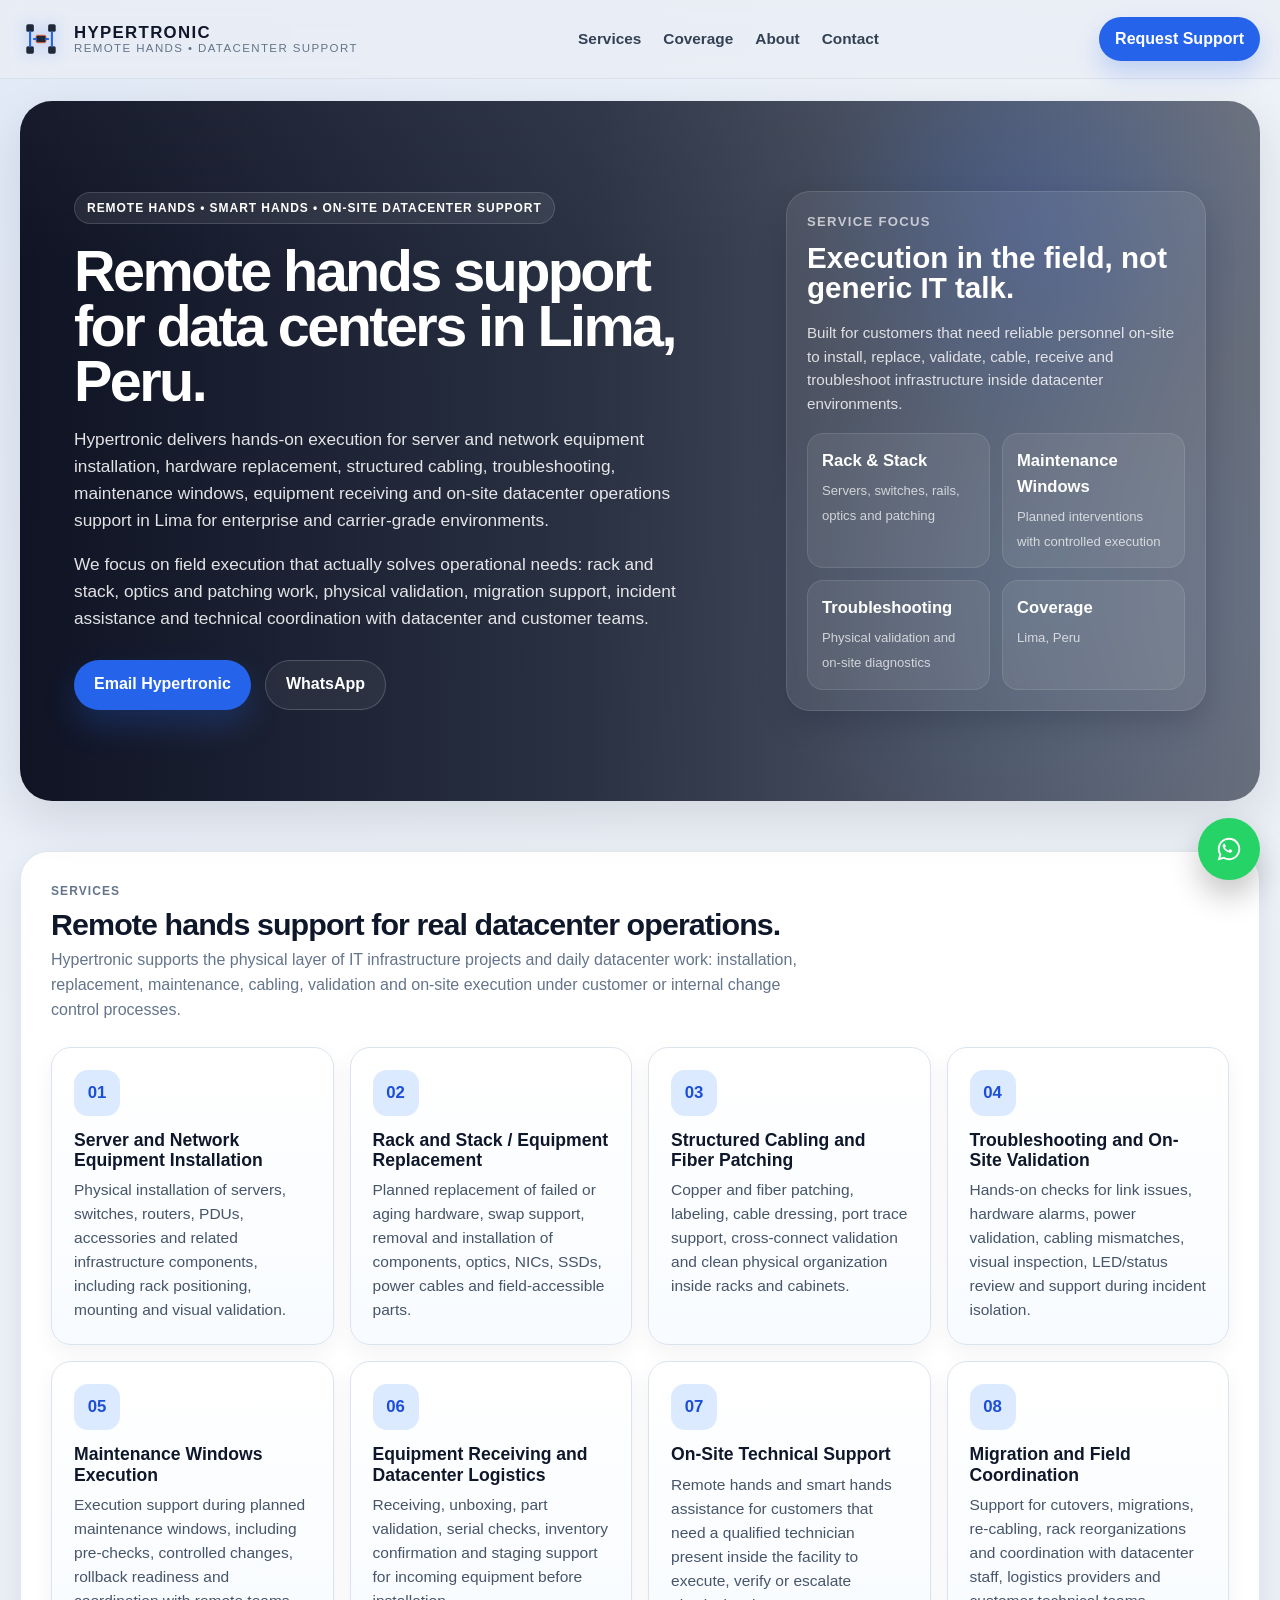
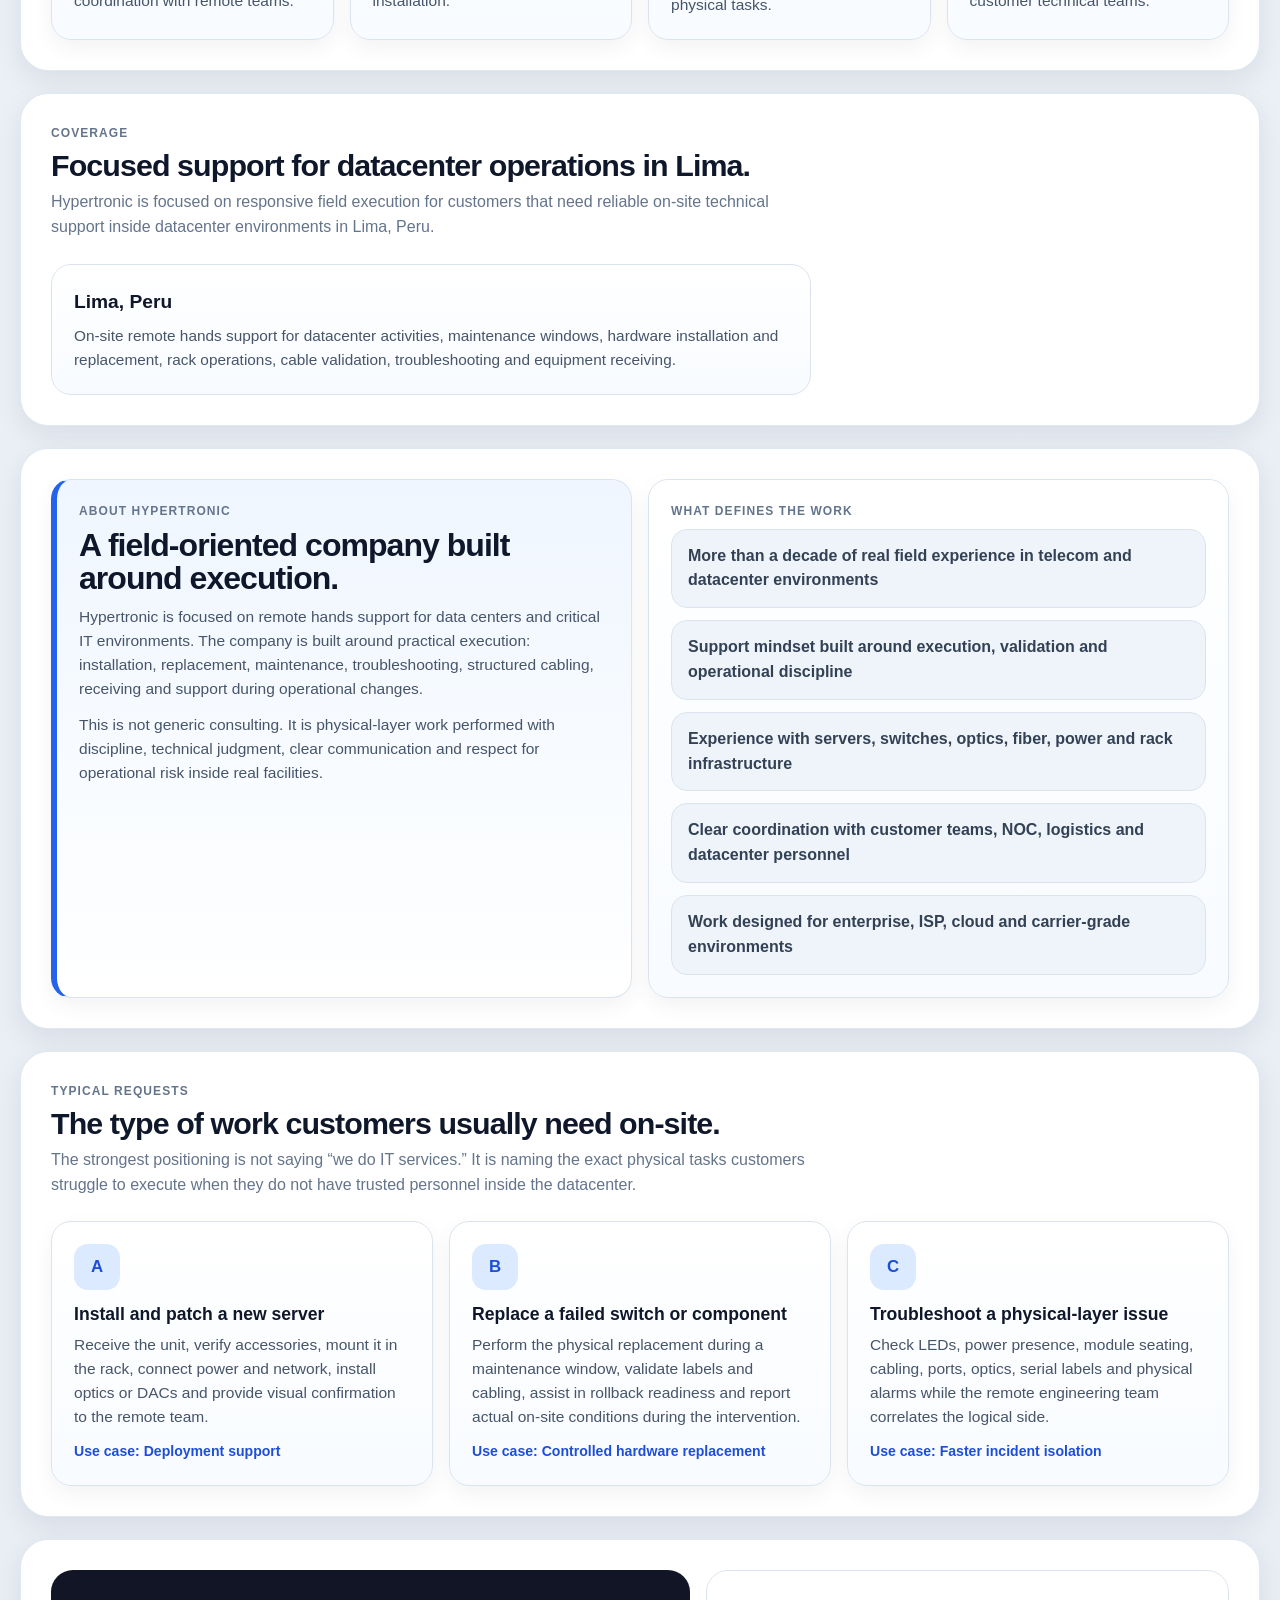
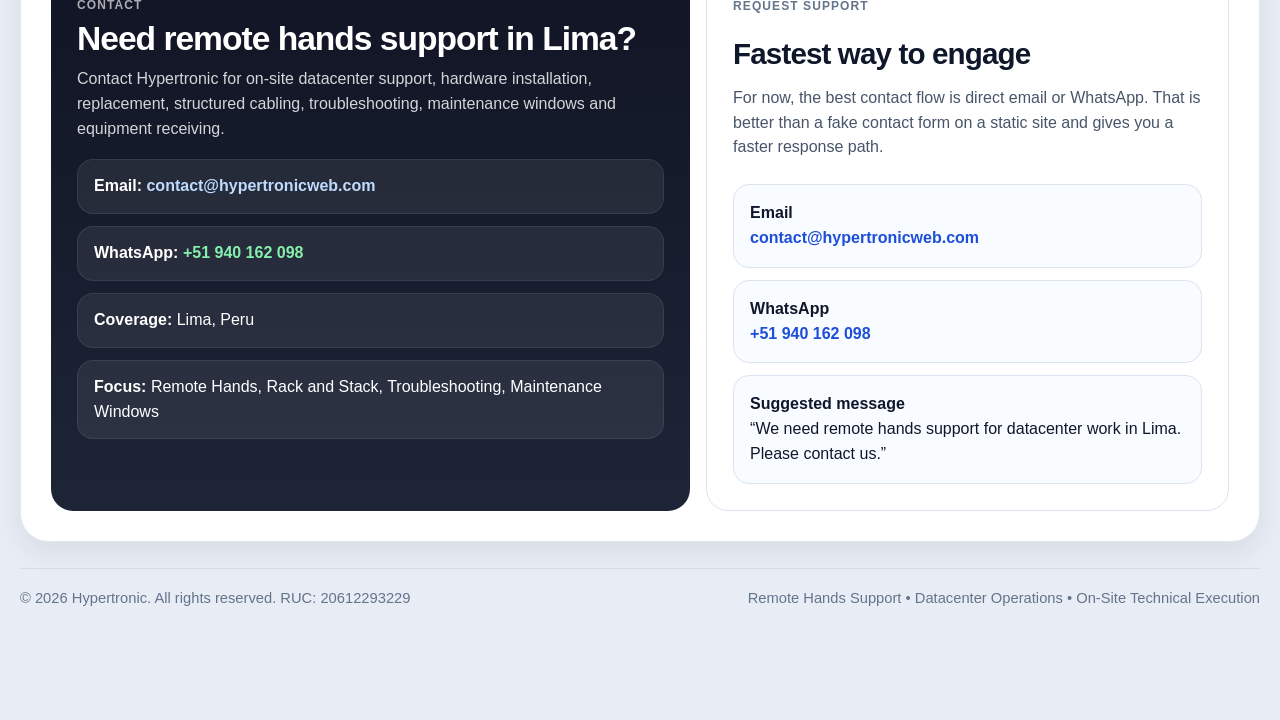
==== commit 62169384: "Refocus homepage to Lima remote hands support" ====
--- a/index.html
+++ b/index.html
@@ -3,11 +3,30 @@
 <head>
   <meta charset="UTF-8" />
   <meta name="viewport" content="width=device-width, initial-scale=1.0" />
-  <title>Hypertronic | IT Infrastructure & Technical Support</title>
+
+  <title>Hypertronic | Remote Hands Support for Data Centers in Lima, Peru</title>
   <meta
     name="description"
-    content="Hypertronic provides IT infrastructure setup, technical support, equipment installation and practical technology services for businesses."
+    content="Hypertronic provides remote hands support, smart hands, rack and stack, server and network equipment installation, troubleshooting, maintenance windows, structured cabling and on-site datacenter support in Lima, Peru."
   />
+  <meta
+    name="keywords"
+    content="remote hands support Lima, smart hands Lima, datacenter support Lima, rack and stack Lima, server installation Lima, network equipment replacement Lima, structured cabling Lima, maintenance window Lima, on-site technical support Lima Peru"
+  />
+  <meta name="author" content="Hypertronic" />
+  <meta name="robots" content="index, follow" />
+
+  <meta property="og:title" content="Hypertronic | Remote Hands Support for Data Centers in Lima, Peru" />
+  <meta property="og:description" content="Remote hands support, rack and stack, troubleshooting, maintenance windows, cabling, equipment receiving and on-site datacenter operations support in Lima, Peru." />
+  <meta property="og:type" content="website" />
+  <meta property="og:url" content="https://hypertronicweb.com/" />
+  <meta property="og:image" content="https://hypertronicweb.com/assets/logo-core.svg" />
+
+  <meta name="twitter:card" content="summary_large_image" />
+  <meta name="twitter:title" content="Hypertronic | Remote Hands Support in Lima" />
+  <meta name="twitter:description" content="Datacenter remote hands support in Lima, Peru." />
+
+  <link rel="canonical" href="https://hypertronicweb.com/" />
   <link rel="icon" href="assets/logo-core.svg" type="image/svg+xml" />
 
   <style>
@@ -22,15 +41,9 @@
       --primary:#2563eb;
       --primary-dark:#1d4ed8;
       --primary-soft:#dbeafe;
-      --navy:#0b1220;
-      --navy-2:#0f172a;
-      --navy-3:#162033;
-      --success:#16a34a;
       --shadow-lg:0 18px 50px rgba(15,23,42,.12);
       --shadow-md:0 10px 28px rgba(15,23,42,.08);
       --radius-xl:28px;
-      --radius-lg:20px;
-      --radius-md:16px;
       --max:1240px;
     }
 
@@ -140,12 +153,12 @@
     .hero{
       position:relative;
       overflow:hidden;
-      min-height:680px;
+      min-height:700px;
       border-radius:32px;
       box-shadow:var(--shadow-lg);
       background:
-        linear-gradient(90deg, rgba(2,6,23,.93) 0%, rgba(15,23,42,.86) 46%, rgba(15,23,42,.55) 100%),
-        url('https://assets.ibm.com/is/image/ibm/22_27_p_gorodenkoff-549?dpr=on%2C2&wid=1584&hei=891');
+        linear-gradient(90deg, rgba(2,6,23,.94) 0%, rgba(15,23,42,.88) 46%, rgba(15,23,42,.60) 100%),
+        url('https://images.unsplash.com/photo-1518770660439-4636190af475?auto=format&fit=crop&w=1600&q=80');
       background-size:cover;
       background-position:center;
       color:#fff;
@@ -168,10 +181,10 @@
       position:relative;
       z-index:1;
       display:grid;
-      grid-template-columns:1fr 1fr;
+      grid-template-columns:1.15fr .85fr;
       gap:40px;
       align-items:center;
-      min-height:680px;
+      min-height:700px;
       padding:54px;
     }
 
@@ -196,7 +209,7 @@
     }
 
     .hero h1{
-      font-size:clamp(2.7rem, 4.5vw, 4.5rem);
+      font-size:clamp(2.7rem, 4.5vw, 4.8rem);
       line-height:.95;
       letter-spacing:-.045em;
       font-weight:900;
@@ -205,7 +218,7 @@
 
     .hero p{
       margin-top:18px;
-      max-width:680px;
+      max-width:760px;
       color:rgba(255,255,255,.88);
       font-size:1.08rem;
     }
@@ -252,7 +265,7 @@
 
     .hero-panel{
       justify-self:end;
-      width:min(100%, 410px);
+      width:min(100%, 420px);
       background:rgba(255,255,255,.08);
       border:1px solid rgba(255,255,255,.11);
       border-radius:24px;
@@ -331,7 +344,7 @@
     }
 
     .section-heading{
-      max-width:760px;
+      max-width:860px;
     }
 
     .section-kicker{
@@ -350,7 +363,7 @@
     }
 
     .section-top p{
-      max-width:700px;
+      max-width:760px;
       color:var(--muted);
       margin-top:8px;
     }
@@ -443,9 +456,33 @@
 
     .feature-panel p{color:#475569}
 
+    .coverage-grid{
+      display:grid;
+      grid-template-columns:1fr;
+      gap:16px;
+      max-width:760px;
+    }
+
+    .coverage-card{
+      border-radius:20px;
+      padding:22px;
+      border:1px solid var(--line);
+      background:linear-gradient(180deg, #ffffff 0%, #f8fbff 100%);
+    }
+
+    .coverage-card h3{
+      margin-bottom:8px;
+      font-size:1.2rem;
+    }
+
+    .coverage-card p{
+      color:#475569;
+      font-size:.96rem;
+    }
+
     .contact-box{
       display:grid;
-      grid-template-columns:1.05fr .95fr;
+      grid-template-columns:1.1fr .9fr;
       gap:16px;
     }
 
@@ -457,7 +494,7 @@
     .contact-dark{
       background:
         linear-gradient(180deg, rgba(2,6,23,.94) 0%, rgba(15,23,42,.94) 100%),
-        url('https://assets.ibm.com/is/image/ibm/22_27_p_gorodenkoff-549?dpr=on%2C2&wid=1584&hei=891');
+        url('https://images.unsplash.com/photo-1518770660439-4636190af475?auto=format&fit=crop&w=1600&q=80');
       background-size:cover;
       background-position:center;
       color:#fff;
@@ -479,46 +516,39 @@
       border:1px solid rgba(255,255,255,.08);
     }
 
-    .contact-form{
+    .contact-light{
       background:#fff;
       border:1px solid var(--line);
-    }
-
-    .contact-form form{
+      display:flex;
+      flex-direction:column;
+      justify-content:center;
+      gap:16px;
+    }
+
+    .contact-light p{
+      color:#475569;
+    }
+
+    .cta-stack{
       display:grid;
-      gap:14px;
-    }
-
-    .contact-form label{
-      display:grid;
-      gap:8px;
-      font-size:.92rem;
-      font-weight:700;
-      color:#334155;
-    }
-
-    .contact-form input,
-    .contact-form textarea{
-      width:100%;
-      border:1px solid #dbe1ea;
-      border-radius:14px;
-      padding:14px 16px;
-      font:inherit;
-      color:var(--text);
-      background:#fff;
-      outline:none;
-    }
-
-    .contact-form input:focus,
-    .contact-form textarea:focus{
-      border-color:var(--primary);
-      box-shadow:0 0 0 4px rgba(37,99,235,.12);
-    }
-
-    .contact-form textarea{
-      min-height:150px;
-      resize:vertical;
-    }
+      gap:12px;
+      margin-top:8px;
+    }
+
+    .cta-card{
+      border:1px solid var(--line);
+      background:var(--surface-soft);
+      border-radius:16px;
+      padding:16px;
+    }
+
+    .mail-link{
+      color:var(--primary-dark);
+      font-weight:800;
+      word-break:break-word;
+    }
+
+    .mail-link:hover{text-decoration:underline}
 
     .wa-link{
       display:inline-flex;
@@ -529,12 +559,6 @@
     }
 
     .wa-link:hover{color:#bbf7d0}
-
-    .wa-icon{
-      width:18px;
-      height:18px;
-      flex:0 0 18px;
-    }
 
     footer{
       padding:26px 0 40px;
@@ -640,22 +664,22 @@
 
   <header class="site-header">
     <div class="container nav">
-      <a href="#top" class="brand">
+      <a href="#top" class="brand" aria-label="Hypertronic Home">
         <img src="assets/logo-core.svg" alt="Hypertronic logo">
         <div class="brand-copy">
           <strong>HYPERTRONIC</strong>
-          <span>IT Infrastructure • Technical Support</span>
+          <span>Remote Hands • Datacenter Support</span>
         </div>
       </a>
 
       <nav class="nav-links">
         <a href="#services">Services</a>
-        <a href="#work">Work</a>
+        <a href="#coverage">Coverage</a>
         <a href="#about">About</a>
         <a href="#contact">Contact</a>
       </nav>
 
-      <a href="#contact" class="nav-cta">Contact Us</a>
+      <a href="#contact" class="nav-cta">Request Support</a>
     </div>
   </header>
 
@@ -664,43 +688,49 @@
       <section class="hero">
         <div class="hero-grid">
           <div class="hero-copy">
-            <div class="eyebrow">Installation • Support • Implementation</div>
-            <h1>Practical technical support for modern business environments.</h1>
+            <div class="eyebrow">Remote Hands • Smart Hands • On-Site Datacenter Support</div>
+            <h1>Remote hands support for data centers in Lima, Peru.</h1>
             <p>
-              Hypertronic helps companies with equipment installation, structured setup,
-              technical support and day-to-day infrastructure work with a practical and reliable approach.
+              Hypertronic delivers hands-on execution for server and network equipment installation,
+              hardware replacement, structured cabling, troubleshooting, maintenance windows, equipment receiving
+              and on-site datacenter operations support in Lima for enterprise and carrier-grade environments.
             </p>
+            <p>
+              We focus on field execution that actually solves operational needs: rack and stack,
+              optics and patching work, physical validation, migration support, incident assistance
+              and technical coordination with datacenter and customer teams.
+            </p>
 
             <div class="hero-actions">
-              <a href="#contact" class="btn btn-primary">Talk to Hypertronic</a>
-              <a href="#services" class="btn btn-secondary">Explore Services</a>
+              <a href="mailto:contact@hypertronicweb.com" class="btn btn-primary">Email Hypertronic</a>
+              <a href="https://wa.me/51940162098" target="_blank" rel="noopener noreferrer" class="btn btn-secondary">WhatsApp</a>
             </div>
           </div>
 
           <aside class="hero-panel">
             <h3>Service Focus</h3>
-            <div class="headline">Technical help that gets things done.</div>
+            <div class="headline">Execution in the field, not generic IT talk.</div>
             <p>
-              Focused on installation, organization, equipment setup and practical support
-              for IT and infrastructure-related needs.
+              Built for customers that need reliable personnel on-site to install, replace, validate,
+              cable, receive and troubleshoot infrastructure inside datacenter environments.
             </p>
 
             <div class="hero-metrics">
               <div class="metric">
-                <strong>Setup</strong>
-                <span>Equipment installation and organization</span>
+                <strong>Rack & Stack</strong>
+                <span>Servers, switches, rails, optics and patching</span>
               </div>
               <div class="metric">
-                <strong>Support</strong>
-                <span>On-site and remote technical assistance</span>
+                <strong>Maintenance Windows</strong>
+                <span>Planned interventions with controlled execution</span>
               </div>
               <div class="metric">
-                <strong>Implementation</strong>
-                <span>Structured rollout of IT equipment</span>
+                <strong>Troubleshooting</strong>
+                <span>Physical validation and on-site diagnostics</span>
               </div>
               <div class="metric">
-                <strong>Coordination</strong>
-                <span>Clear communication and follow-up</span>
+                <strong>Coverage</strong>
+                <span>Lima, Peru</span>
               </div>
             </div>
           </aside>
@@ -717,10 +747,11 @@
           <div class="section-top">
             <div class="section-heading">
               <div class="section-kicker">Services</div>
-              <h2>Technical services for installations and support.</h2>
+              <h2>Remote hands support for real datacenter operations.</h2>
               <p>
-                Hypertronic provides practical help for infrastructure setup, equipment installation,
-                technical coordination and general IT support tasks.
+                Hypertronic supports the physical layer of IT infrastructure projects and daily datacenter work:
+                installation, replacement, maintenance, cabling, validation and on-site execution under customer
+                or internal change control processes.
               </p>
             </div>
           </div>
@@ -728,38 +759,76 @@
           <div class="section-body">
             <div class="grid grid-4">
               <article class="card">
-                <div class="card-icon">IT</div>
-                <h3>Equipment Installation</h3>
-                <p>
-                  Installation of servers, switches, accessories and related technology equipment
-                  in a structured and organized way.
-                </p>
-              </article>
-
-              <article class="card">
-                <div class="card-icon">CB</div>
-                <h3>Cabling & Organization</h3>
-                <p>
-                  Basic structured cabling, labeling, equipment arrangement and workspace organization
-                  for cleaner technical environments.
-                </p>
-              </article>
-
-              <article class="card">
-                <div class="card-icon">TS</div>
-                <h3>Technical Support</h3>
-                <p>
-                  Remote or on-site support for equipment checks, replacements, validation and
-                  technical follow-up activities.
-                </p>
-              </article>
-
-              <article class="card">
-                <div class="card-icon">PR</div>
-                <h3>Project Assistance</h3>
-                <p>
-                  Support for implementation tasks, field coordination and practical help
-                  during technical projects.
+                <div class="card-icon">01</div>
+                <h3>Server and Network Equipment Installation</h3>
+                <p>
+                  Physical installation of servers, switches, routers, PDUs, accessories and related infrastructure
+                  components, including rack positioning, mounting and visual validation.
+                </p>
+              </article>
+
+              <article class="card">
+                <div class="card-icon">02</div>
+                <h3>Rack and Stack / Equipment Replacement</h3>
+                <p>
+                  Planned replacement of failed or aging hardware, swap support, removal and installation
+                  of components, optics, NICs, SSDs, power cables and field-accessible parts.
+                </p>
+              </article>
+
+              <article class="card">
+                <div class="card-icon">03</div>
+                <h3>Structured Cabling and Fiber Patching</h3>
+                <p>
+                  Copper and fiber patching, labeling, cable dressing, port trace support, cross-connect validation
+                  and clean physical organization inside racks and cabinets.
+                </p>
+              </article>
+
+              <article class="card">
+                <div class="card-icon">04</div>
+                <h3>Troubleshooting and On-Site Validation</h3>
+                <p>
+                  Hands-on checks for link issues, hardware alarms, power validation, cabling mismatches,
+                  visual inspection, LED/status review and support during incident isolation.
+                </p>
+              </article>
+            </div>
+
+            <div class="grid grid-4" style="margin-top:16px;">
+              <article class="card">
+                <div class="card-icon">05</div>
+                <h3>Maintenance Windows Execution</h3>
+                <p>
+                  Execution support during planned maintenance windows, including pre-checks,
+                  controlled changes, rollback readiness and coordination with remote teams.
+                </p>
+              </article>
+
+              <article class="card">
+                <div class="card-icon">06</div>
+                <h3>Equipment Receiving and Datacenter Logistics</h3>
+                <p>
+                  Receiving, unboxing, part validation, serial checks, inventory confirmation and staging
+                  support for incoming equipment before installation.
+                </p>
+              </article>
+
+              <article class="card">
+                <div class="card-icon">07</div>
+                <h3>On-Site Technical Support</h3>
+                <p>
+                  Remote hands and smart hands assistance for customers that need a qualified technician
+                  present inside the facility to execute, verify or escalate physical tasks.
+                </p>
+              </article>
+
+              <article class="card">
+                <div class="card-icon">08</div>
+                <h3>Migration and Field Coordination</h3>
+                <p>
+                  Support for cutovers, migrations, re-cabling, rack reorganizations and coordination
+                  with datacenter staff, logistics providers and customer technical teams.
                 </p>
               </article>
             </div>
@@ -767,48 +836,28 @@
         </div>
       </section>
 
-      <section class="section" id="work">
+      <section class="section" id="coverage">
         <div class="section-shell">
           <div class="section-top">
             <div class="section-heading">
-              <div class="section-kicker">Work</div>
-              <h2>Reliable support for technical activities.</h2>
+              <div class="section-kicker">Coverage</div>
+              <h2>Focused support for datacenter operations in Lima.</h2>
               <p>
-                Examples of the type of practical services Hypertronic can support for business and IT environments.
+                Hypertronic is focused on responsive field execution for customers that need reliable
+                on-site technical support inside datacenter environments in Lima, Peru.
               </p>
             </div>
           </div>
 
           <div class="section-body">
-            <div class="grid grid-3">
-              <article class="card">
-                <div class="card-icon">01</div>
-                <h3>Equipment Rollout Support</h3>
-                <p>
-                  Assistance during installation projects involving technical equipment,
-                  physical setup and coordination.
-                </p>
-                <small>Focus: Organized execution and timely delivery.</small>
-              </article>
-
-              <article class="card">
-                <div class="card-icon">02</div>
-                <h3>Technical Validation</h3>
-                <p>
-                  Basic review of connections, equipment condition and implementation status
-                  during support activities.
-                </p>
-                <small>Focus: Better visibility and cleaner follow-up.</small>
-              </article>
-
-              <article class="card">
-                <div class="card-icon">03</div>
-                <h3>On-Site Assistance</h3>
-                <p>
-                  Hands-on support for replacements, installation tasks, inventory checks
-                  and general technical coordination.
-                </p>
-                <small>Focus: Practical field execution.</small>
+            <div class="coverage-grid">
+              <article class="coverage-card">
+                <h3>Lima, Peru</h3>
+                <p>
+                  On-site remote hands support for datacenter activities, maintenance windows,
+                  hardware installation and replacement, rack operations, cable validation,
+                  troubleshooting and equipment receiving.
+                </p>
               </article>
             </div>
           </div>
@@ -821,21 +870,76 @@
             <div class="split">
               <article class="card feature-panel">
                 <div class="section-kicker">About Hypertronic</div>
-                <h2 style="font-size:2rem; margin-bottom:10px;">Practical technical work with a professional mindset.</h2>
-                <p>
-                  Hypertronic was created to support companies that need reliable help with installations,
-                  technical coordination, equipment setup and day-to-day infrastructure tasks.
+                <h2 style="font-size:2rem; margin-bottom:10px;">A field-oriented company built around execution.</h2>
+                <p>
+                  Hypertronic is focused on remote hands support for data centers and critical IT environments.
+                  The company is built around practical execution: installation, replacement, maintenance,
+                  troubleshooting, structured cabling, receiving and support during operational changes.
+                </p>
+                <p style="margin-top:12px;">
+                  This is not generic consulting. It is physical-layer work performed with discipline,
+                  technical judgment, clear communication and respect for operational risk inside real facilities.
                 </p>
               </article>
 
               <article class="card">
                 <div class="section-kicker">What defines the work</div>
                 <ul class="list">
-                  <li>Clear communication during technical activities</li>
-                  <li>Organized execution in real working environments</li>
-                  <li>Support focused on practical results</li>
-                  <li>Attention to detail in installation and follow-up</li>
+                  <li>More than a decade of real field experience in telecom and datacenter environments</li>
+                  <li>Support mindset built around execution, validation and operational discipline</li>
+                  <li>Experience with servers, switches, optics, fiber, power and rack infrastructure</li>
+                  <li>Clear coordination with customer teams, NOC, logistics and datacenter personnel</li>
+                  <li>Work designed for enterprise, ISP, cloud and carrier-grade environments</li>
                 </ul>
+              </article>
+            </div>
+          </div>
+        </div>
+      </section>
+
+      <section class="section">
+        <div class="section-shell">
+          <div class="section-top">
+            <div class="section-heading">
+              <div class="section-kicker">Typical Requests</div>
+              <h2>The type of work customers usually need on-site.</h2>
+              <p>
+                The strongest positioning is not saying “we do IT services.” It is naming the exact physical tasks
+                customers struggle to execute when they do not have trusted personnel inside the datacenter.
+              </p>
+            </div>
+          </div>
+
+          <div class="section-body">
+            <div class="grid grid-3">
+              <article class="card">
+                <div class="card-icon">A</div>
+                <h3>Install and patch a new server</h3>
+                <p>
+                  Receive the unit, verify accessories, mount it in the rack, connect power and network,
+                  install optics or DACs and provide visual confirmation to the remote team.
+                </p>
+                <small>Use case: Deployment support</small>
+              </article>
+
+              <article class="card">
+                <div class="card-icon">B</div>
+                <h3>Replace a failed switch or component</h3>
+                <p>
+                  Perform the physical replacement during a maintenance window, validate labels and cabling,
+                  assist in rollback readiness and report actual on-site conditions during the intervention.
+                </p>
+                <small>Use case: Controlled hardware replacement</small>
+              </article>
+
+              <article class="card">
+                <div class="card-icon">C</div>
+                <h3>Troubleshoot a physical-layer issue</h3>
+                <p>
+                  Check LEDs, power presence, module seating, cabling, ports, optics, serial labels and
+                  physical alarms while the remote engineering team correlates the logical side.
+                </p>
+                <small>Use case: Faster incident isolation</small>
               </article>
             </div>
           </div>
@@ -848,54 +952,54 @@
             <div class="contact-box">
               <article class="contact-card contact-dark">
                 <div class="section-kicker" style="color:rgba(255,255,255,.65);">Contact</div>
-                <h2 style="font-size:2.1rem; margin-bottom:10px;">Let’s discuss your next technical project.</h2>
-                <p>
-                  Use this section for installation support, technical assistance,
-                  equipment setup or project coordination requests.
+                <h2 style="font-size:2.1rem; margin-bottom:10px;">Need remote hands support in Lima?</h2>
+                <p>
+                  Contact Hypertronic for on-site datacenter support, hardware installation,
+                  replacement, structured cabling, troubleshooting, maintenance windows and equipment receiving.
                 </p>
 
                 <ul class="contact-points">
-                  <li><strong>Email:</strong> contact@hypertronic.pe</li>
+                  <li>
+                    <strong>Email:</strong>
+                    <a href="mailto:contact@hypertronicweb.com" class="wa-link" style="color:#bfdbfe;">
+                      contact@hypertronicweb.com
+                    </a>
+                  </li>
                   <li>
                     <strong>WhatsApp:</strong>
                     <a href="https://wa.me/51940162098" target="_blank" rel="noopener noreferrer" class="wa-link">
-                      <svg class="wa-icon" viewBox="0 0 32 32" aria-hidden="true">
-                        <path fill="currentColor" d="M19.11 17.29c-.27-.14-1.6-.79-1.85-.88-.25-.09-.43-.14-.61.14-.18.27-.7.88-.86 1.06-.16.18-.32.2-.59.07-.27-.14-1.13-.42-2.15-1.35-.8-.71-1.34-1.58-1.5-1.85-.16-.27-.02-.42.12-.55.12-.12.27-.32.41-.48.14-.16.18-.27.27-.45.09-.18.05-.34-.02-.48-.07-.14-.61-1.47-.84-2.01-.22-.53-.45-.45-.61-.46h-.52c-.18 0-.48.07-.73.34-.25.27-.95.93-.95 2.26s.98 2.62 1.11 2.8c.14.18 1.92 2.93 4.65 4.11.65.28 1.15.45 1.55.58.65.2 1.24.17 1.7.1.52-.08 1.6-.65 1.83-1.28.23-.63.23-1.17.16-1.28-.07-.11-.25-.18-.52-.32z"/>
-                        <path fill="currentColor" d="M16.03 3.2c-7.08 0-12.82 5.74-12.82 12.82 0 2.27.59 4.48 1.72 6.42L3 29l6.76-1.77a12.77 12.77 0 0 0 6.27 1.61h.01c7.07 0 12.81-5.75 12.81-12.82 0-3.43-1.34-6.66-3.77-9.08A12.73 12.73 0 0 0 16.03 3.2zm0 23.47h-.01a10.6 10.6 0 0 1-5.4-1.48l-.39-.23-4.01 1.05 1.07-3.91-.25-.4a10.64 10.64 0 1 1 8.99 4.97z"/>
-                      </svg>
                       +51 940 162 098
                     </a>
                   </li>
-                  <li><strong>Coverage:</strong> Installation, support and technical coordination</li>
+                  <li><strong>Coverage:</strong> Lima, Peru</li>
+                  <li><strong>Focus:</strong> Remote Hands, Rack and Stack, Troubleshooting, Maintenance Windows</li>
                 </ul>
               </article>
 
-              <article class="contact-card contact-form">
-                <form>
-                  <label>
-                    Name
-                    <input type="text" name="name" placeholder="Your name">
-                  </label>
-
-                  <label>
-                    Company
-                    <input type="text" name="company" placeholder="Your company">
-                  </label>
-
-                  <label>
-                    Email
-                    <input type="email" name="email" placeholder="your@email.com">
-                  </label>
-
-                  <label>
-                    Project details
-                    <textarea name="message" placeholder="Tell us what you need."></textarea>
-                  </label>
-
-                  <button type="submit" class="btn btn-primary" style="border:none;cursor:pointer;">
-                    Send Request
-                  </button>
-                </form>
+              <article class="contact-card contact-light">
+                <div class="section-kicker">Request Support</div>
+                <h2 style="font-size:1.85rem;">Fastest way to engage</h2>
+                <p>
+                  For now, the best contact flow is direct email or WhatsApp. That is better than a fake contact form
+                  on a static site and gives you a faster response path.
+                </p>
+
+                <div class="cta-stack">
+                  <div class="cta-card">
+                    <strong>Email</strong><br />
+                    <a class="mail-link" href="mailto:contact@hypertronicweb.com">contact@hypertronicweb.com</a>
+                  </div>
+
+                  <div class="cta-card">
+                    <strong>WhatsApp</strong><br />
+                    <a class="mail-link" href="https://wa.me/51940162098" target="_blank" rel="noopener noreferrer">+51 940 162 098</a>
+                  </div>
+
+                  <div class="cta-card">
+                    <strong>Suggested message</strong><br />
+                    “We need remote hands support for datacenter work in Lima. Please contact us.”
+                  </div>
+                </div>
               </article>
             </div>
           </div>
@@ -905,7 +1009,7 @@
       <footer>
         <div class="footer-bar">
           <span>© 2026 Hypertronic. All rights reserved. RUC: 20612293229</span>
-          <span>IT Infrastructure • Technical Support</span>
+          <span>Remote Hands Support • Datacenter Operations • On-Site Technical Execution</span>
         </div>
       </footer>
 
